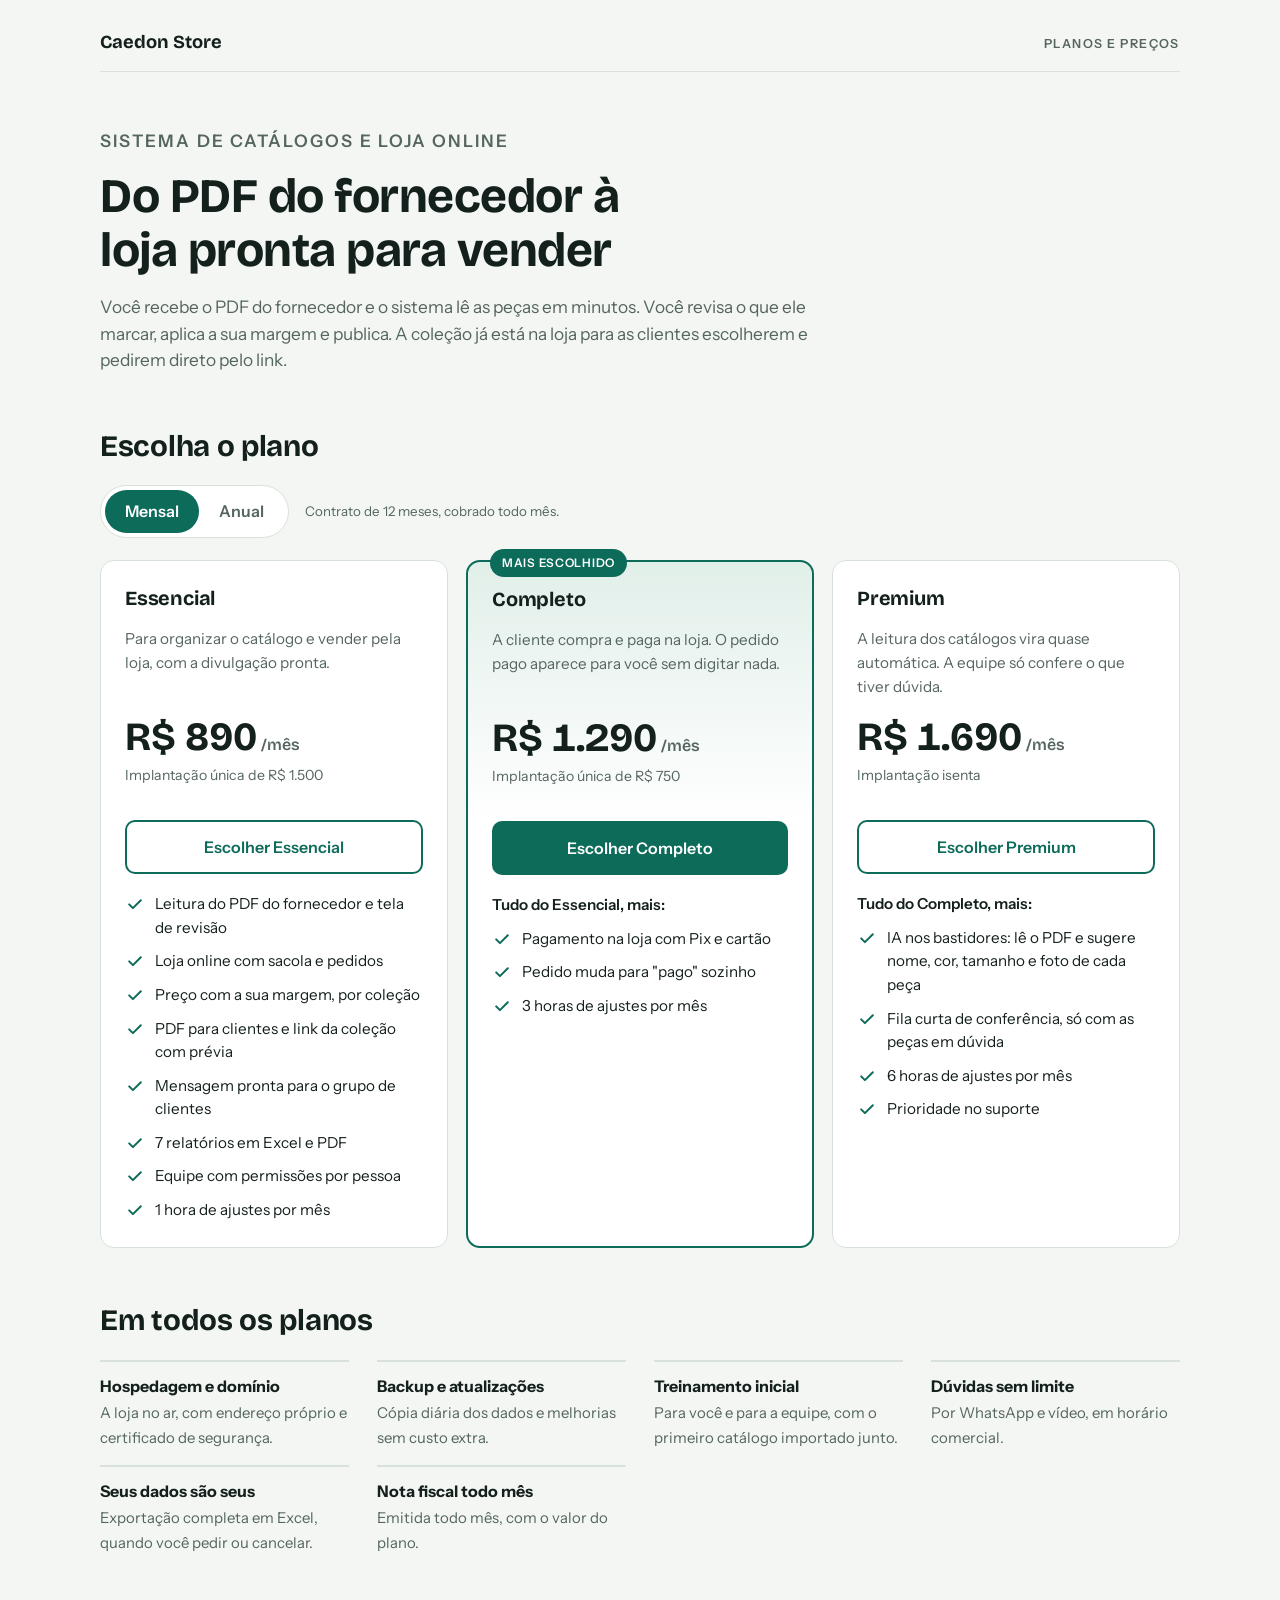
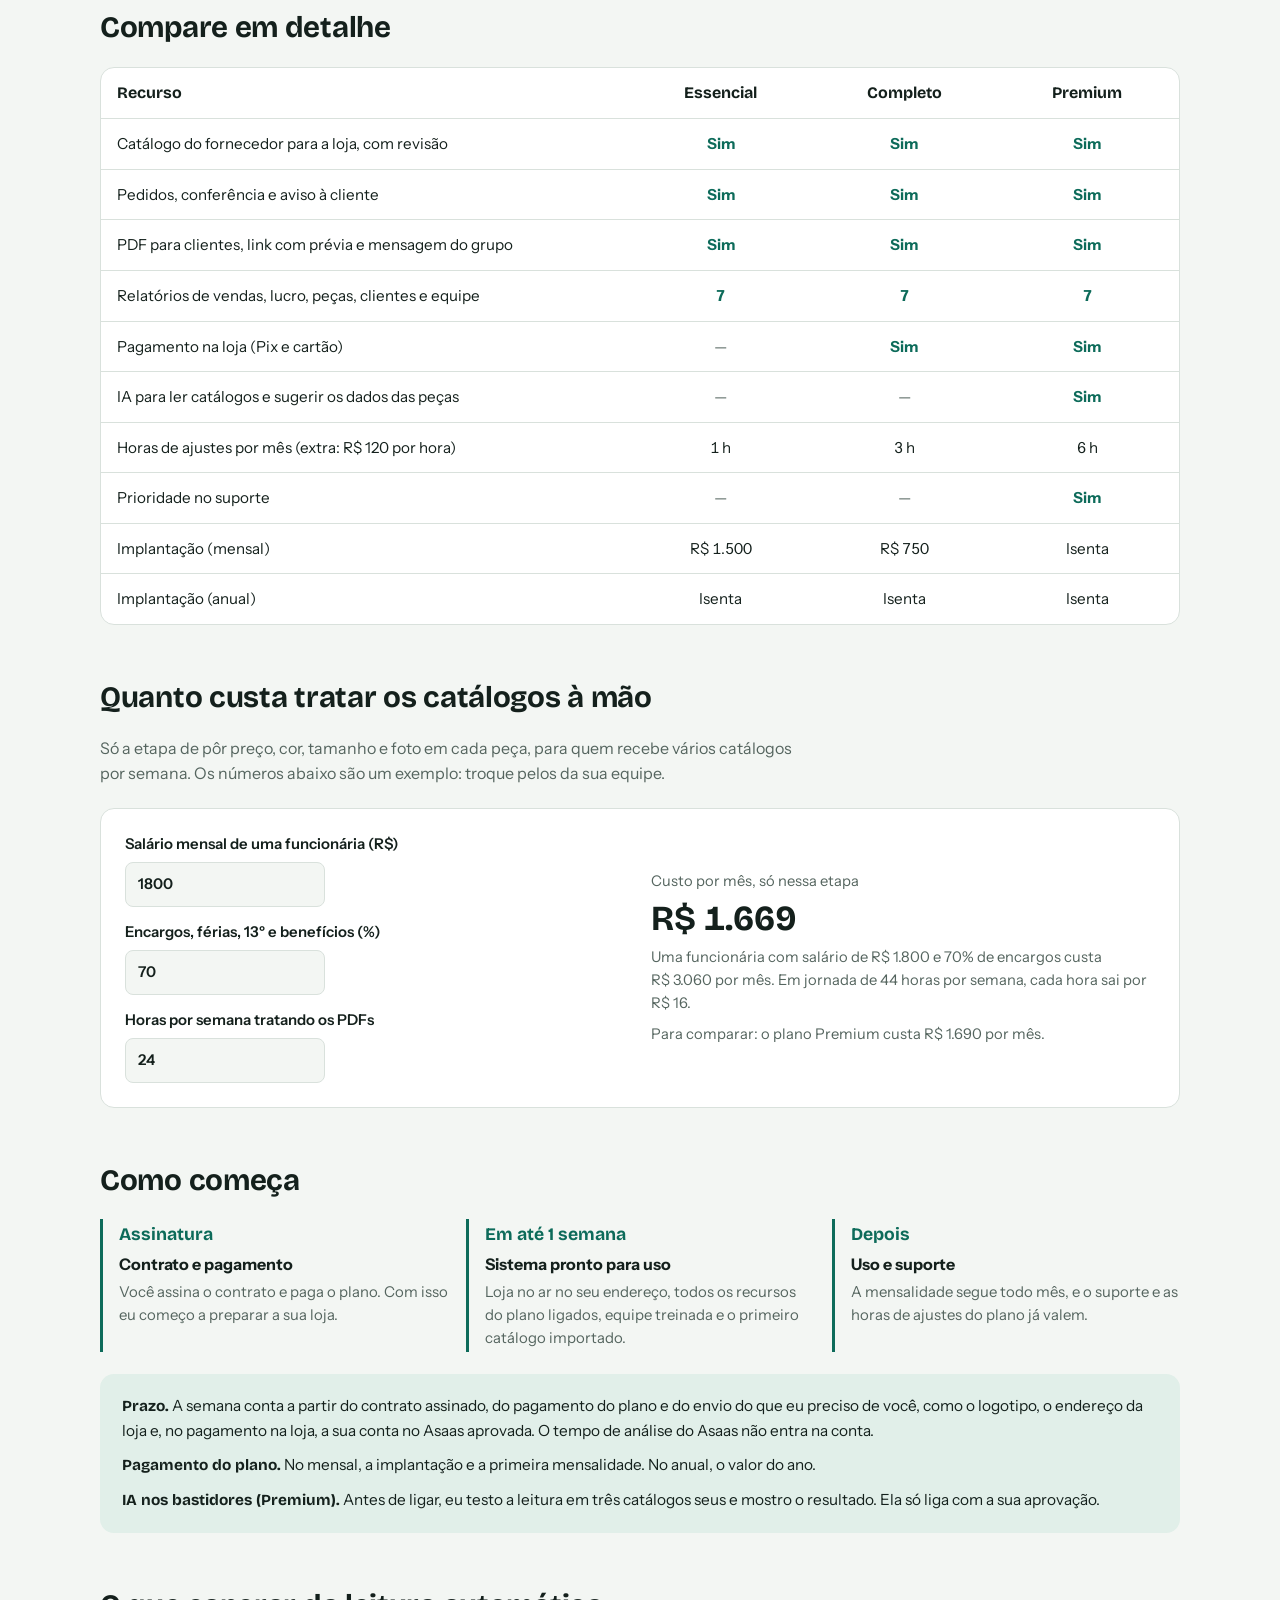
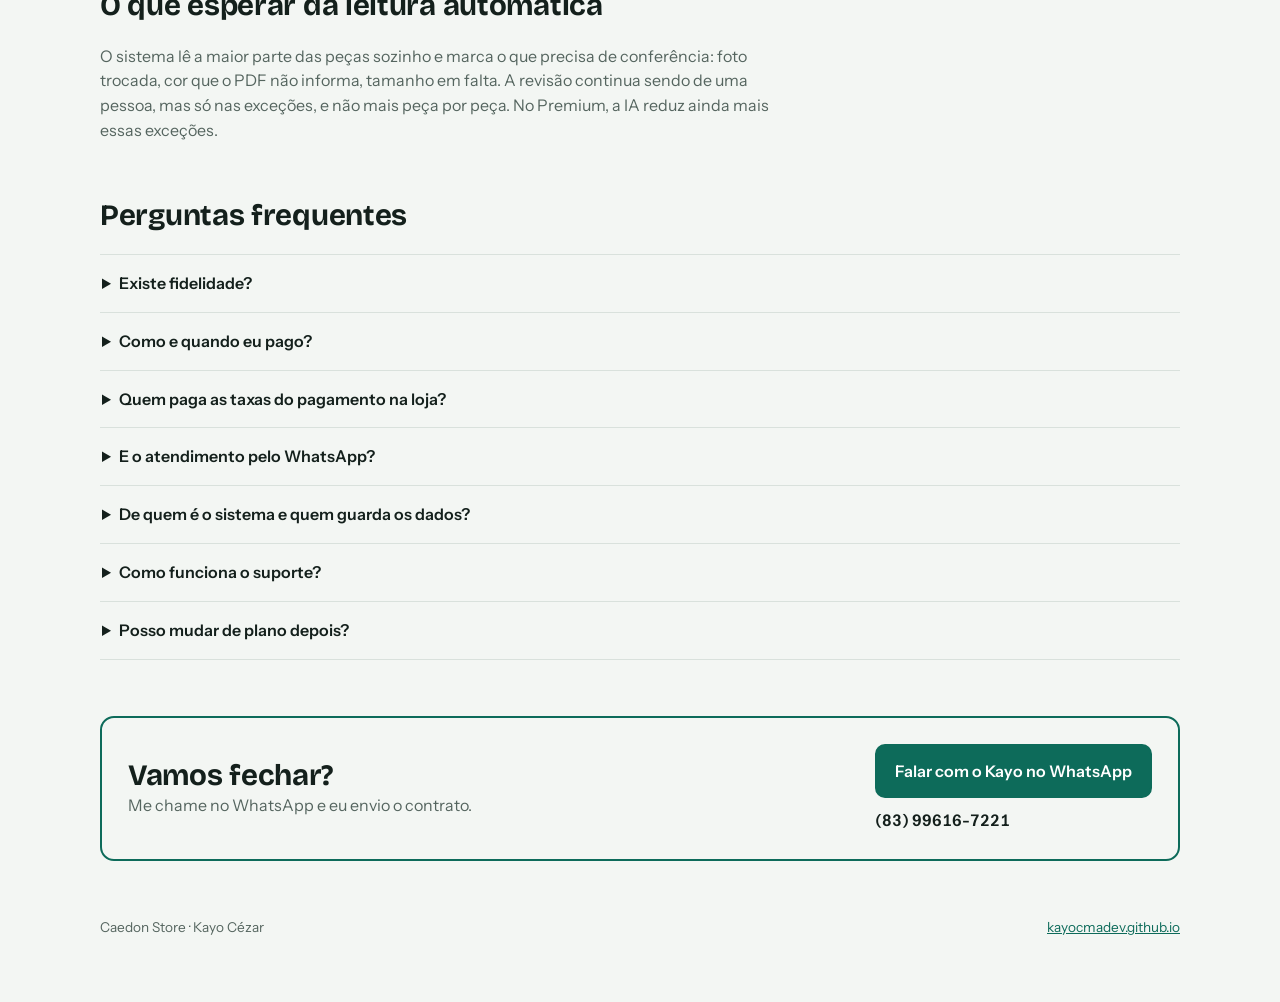
==== propostas/planos-caedon-store/index.html @ ccf1775d "feat: página de planos genérica em propostas/planos-caedon-store" ====
<!doctype html>
<html lang="pt-BR">
<head>
<meta charset="utf-8">
<meta name="viewport" content="width=device-width,initial-scale=1,viewport-fit=cover">
<meta name="robots" content="noindex, nofollow">
<meta name="description" content="Planos para transformar o PDF do fornecedor em loja online: Essencial, Completo e Premium.">
<meta property="og:type" content="website">
<meta property="og:locale" content="pt_BR">
<meta property="og:title" content="Planos da Caedon Store">
<meta property="og:description" content="Do PDF do fornecedor à loja pronta para vender. Essencial, Completo e Premium, com sistema pronto para uso em até 1 semana.">
<style>:root{color-scheme:light}body{margin:0}img{max-width:100%}[hidden]{display:none!important}</style>
<title>Planos da Caedon Store</title>
<link rel="preconnect" href="https://fonts.googleapis.com">
<link rel="preconnect" href="https://fonts.gstatic.com" crossorigin>
<link rel="stylesheet" href="https://fonts.googleapis.com/css2?family=Bricolage+Grotesque:opsz,wght@12..96,600;12..96,700&family=Instrument+Sans:wght@400;500;600&display=swap">
<style>
/* Layout: uma coluna de leitura, com a grade de três planos como peça central. Pinheiro e off-white frio. */
:root{
  --bg:#f3f6f3; --surface:#ffffff; --ink:#14201c; --mut:#55655f; --line:#d9e1dc;
  --accent:#0d6b5a; --accent-ink:#ffffff; --tint:#e1efe9;
  --warn:#8a5200; --warn-bg:#fff0d1;
  --f-display:"Bricolage Grotesque", ui-sans-serif, system-ui, "Segoe UI", sans-serif;
  --f-body:"Instrument Sans", ui-sans-serif, system-ui, "Segoe UI", sans-serif;
}
@media (prefers-color-scheme: dark){
  :root:not([data-theme="light"]){
    --bg:#0e1512; --surface:#151f1b; --ink:#e6eeea; --mut:#9db0a8; --line:#273630;
    --accent:#4cc3a8; --accent-ink:#06201a; --tint:#14302a; --warn:#f0c36a; --warn-bg:#33270f; color-scheme:dark;
  }
}
:root[data-theme="dark"]{
  --bg:#0e1512; --surface:#151f1b; --ink:#e6eeea; --mut:#9db0a8; --line:#273630;
  --accent:#4cc3a8; --accent-ink:#06201a; --tint:#14302a; --warn:#f0c36a; --warn-bg:#33270f; color-scheme:dark;
}
*{box-sizing:border-box}
body{background:var(--bg);color:var(--ink);font-family:var(--f-body);font-size:16px;line-height:1.55;padding-inline:max(16px,4vw);padding-block:28px 64px}
.wrap{max-width:1080px;margin-inline:auto;display:flex;flex-direction:column;gap:56px}
h1,h2,h3{font-family:var(--f-display);line-height:1.12;margin:0;text-wrap:balance;letter-spacing:-.01em}
h1{font-size:clamp(1.9rem,5vw,3rem);font-weight:700}
h2{font-size:clamp(1.4rem,3vw,1.85rem);font-weight:700}
h3{font-size:1.25rem;font-weight:700}
p{margin:0}
a{color:var(--accent)}
:focus-visible{outline:3px solid var(--accent);outline-offset:2px}
.eyebrow{font-size:.78rem;letter-spacing:.12em;text-transform:uppercase;color:var(--mut);font-weight:600}
.top{display:flex;flex-wrap:wrap;gap:8px 20px;justify-content:space-between;align-items:baseline;border-bottom:1px solid var(--line);padding-bottom:14px}
.top b{font-family:var(--f-display);font-size:1.15rem}
.hero{display:flex;flex-direction:column;gap:16px;max-width:720px}
.hero p{color:var(--mut);font-size:1.08rem;max-width:62ch}
.sec{display:flex;flex-direction:column;gap:22px;min-width:0}
.sec>p.lead{color:var(--mut);max-width:64ch}

/* alternância de ciclo */
.ciclo{display:flex;flex-wrap:wrap;align-items:center;gap:12px 16px}
.seg{display:inline-flex;border:1px solid var(--line);border-radius:999px;padding:4px;background:var(--surface)}
.seg button{font:inherit;font-weight:600;color:var(--mut);background:none;border:0;border-radius:999px;padding:9px 20px;cursor:pointer}
.seg button[aria-pressed="true"]{background:var(--accent);color:var(--accent-ink)}
.ciclo small{color:var(--mut)}

/* planos */
.planos{display:grid;grid-template-columns:repeat(auto-fit,minmax(min(100%,290px),1fr));gap:18px;align-items:stretch}
.plano{position:relative;background:var(--surface);border:1px solid var(--line);border-radius:14px;padding:26px 24px;display:flex;flex-direction:column;gap:18px;min-width:0}
.plano.destaque{border:2px solid var(--accent);background:linear-gradient(var(--tint),var(--surface) 38%)}
.selo{position:absolute;top:-13px;left:22px;background:var(--accent);color:var(--accent-ink);font-size:.74rem;font-weight:600;letter-spacing:.06em;text-transform:uppercase;padding:5px 12px;border-radius:999px}
.plano .desc{color:var(--mut);font-size:.95rem;min-height:4.7em}
.preco{display:flex;flex-direction:column;gap:2px}
.preco .valor{font-family:var(--f-display);font-weight:700;font-size:2.5rem;line-height:1;font-variant-numeric:tabular-nums}
.preco .valor span{font-size:1rem;font-weight:600;color:var(--mut)}
.preco .sub{font-size:.88rem;color:var(--mut);min-height:2.6em;margin-top:6px}
.btn{display:inline-flex;justify-content:center;align-items:center;font:inherit;font-weight:600;text-decoration:none;border-radius:10px;padding:13px 18px;border:2px solid var(--accent);color:var(--accent);background:transparent;cursor:pointer}
.destaque .btn,.btn.cheio{background:var(--accent);color:var(--accent-ink)}
.btn:hover{filter:brightness(1.07)}
.lista{list-style:none;margin:0;padding:0;display:flex;flex-direction:column;gap:10px;font-size:.95rem}
.lista li{display:grid;grid-template-columns:20px 1fr;gap:10px;align-items:start}
.lista svg{width:20px;height:20px;margin-top:2px;stroke:var(--accent);fill:none;stroke-width:2.4;stroke-linecap:round;stroke-linejoin:round}
.lista .herda{font-weight:600;grid-template-columns:1fr}


/* incluso */
.inclui{display:grid;grid-template-columns:repeat(auto-fit,minmax(min(100%,240px),1fr));gap:14px 28px}
.inclui div{border-top:2px solid var(--line);padding-top:12px}
.inclui b{display:block;margin-bottom:2px}
.inclui span{color:var(--mut);font-size:.93rem}

/* tabela */
.tab{overflow-x:auto;border:1px solid var(--line);border-radius:14px;background:var(--surface)}
table{border-collapse:collapse;width:100%;min-width:640px;font-size:.95rem}
th,td{padding:13px 16px;text-align:left;border-bottom:1px solid var(--line);vertical-align:top}
tr:last-child td{border-bottom:0}
thead th{font-family:var(--f-display);font-size:1rem}
th.c,td.c{text-align:center;width:17%}
td.c{font-variant-numeric:tabular-nums}
.sim{color:var(--accent);font-weight:700}
.nao{color:var(--mut)}

/* calculadora */
.calc{display:grid;grid-template-columns:repeat(auto-fit,minmax(min(100%,260px),1fr));gap:22px;background:var(--surface);border:1px solid var(--line);border-radius:14px;padding:24px}
.campos{display:flex;flex-direction:column;gap:14px}
.campos label{display:flex;flex-direction:column;gap:6px;font-weight:600;font-size:.93rem}
.campos input{font:inherit;color:var(--ink);background:var(--bg);border:1px solid var(--line);border-radius:8px;padding:10px 12px;width:100%;max-width:200px}
.res{display:flex;flex-direction:column;gap:8px;justify-content:center}
.res .grande{font-family:var(--f-display);font-weight:700;font-size:2.2rem;line-height:1.05;font-variant-numeric:tabular-nums}
.res .peq{color:var(--mut);font-size:.92rem}

/* cronograma */
.passos{list-style:none;margin:0;padding:0;display:grid;grid-template-columns:repeat(auto-fit,minmax(min(100%,230px),1fr));gap:18px}
.passos li{border-left:3px solid var(--accent);padding:2px 0 2px 16px;display:flex;flex-direction:column;gap:4px}
.passos .dt{font-family:var(--f-display);font-weight:700;font-size:1.1rem;color:var(--accent)}
.passos span{color:var(--mut);font-size:.93rem}
.regras{display:flex;flex-direction:column;gap:10px;background:var(--tint);border-radius:14px;padding:20px 22px;font-size:.96rem}
.regras b{font-family:var(--f-display)}

/* perguntas */
.faq{display:flex;flex-direction:column;border-top:1px solid var(--line)}
.faq details{border-bottom:1px solid var(--line);padding:16px 2px}
.faq summary{cursor:pointer;font-weight:600;list-style-position:inside}
.faq p{color:var(--mut);margin-top:10px;max-width:68ch}

.fim{display:flex;flex-wrap:wrap;gap:20px 40px;justify-content:space-between;align-items:center;border:2px solid var(--accent);border-radius:14px;padding:26px}
.fim p{color:var(--mut)}
.fim .tel{font-weight:600;color:var(--ink);font-variant-numeric:tabular-nums;user-select:all}
.rodape{color:var(--mut);font-size:.85rem;display:flex;flex-wrap:wrap;gap:6px 20px;justify-content:space-between}
@media (prefers-reduced-motion:no-preference){.btn{transition:filter .15s}}
</style>

</head>
<body>
<div class="wrap">
  <header class="top">
    <b>Caedon Store</b>
    <span class="eyebrow">Planos e preços</span>
  </header>

  <section class="hero">
    <p class="eyebrow">Sistema de catálogos e loja online</p>
    <h1>Do PDF do fornecedor à loja pronta para vender</h1>
    <p>Você recebe o PDF do fornecedor e o sistema lê as peças em minutos. Você revisa o que ele marcar, aplica a sua margem e publica. A coleção já está na loja para as clientes escolherem e pedirem direto pelo link.</p>
  </section>

  <section class="sec" aria-labelledby="t-planos">
    <h2 id="t-planos">Escolha o plano</h2>
    <div class="ciclo">
      <div class="seg" role="group" aria-label="Ciclo de pagamento">
        <button type="button" id="b-mensal" aria-pressed="true">Mensal</button>
        <button type="button" id="b-anual" aria-pressed="false">Anual</button>
      </div>
      <small id="ciclo-nota">Contrato de 12 meses, cobrado todo mês.</small>
    </div>

    <div class="planos">
      <article class="plano" data-plano="essencial">
        <div><h3>Essencial</h3></div>
        <p class="desc">Para organizar o catálogo e vender pela loja, com a divulgação pronta.</p>
        <div class="preco"><div class="valor" data-valor>R$ 890<span> /mês</span></div><div class="sub" data-sub>Implantação única de R$ 1.500</div></div>
        <a class="btn" data-cta target="_blank" rel="noopener" href="#fim">Escolher Essencial</a>
        <ul class="lista">
          <li><svg viewBox="0 0 24 24"><path d="M5 12.5l4.5 4.5L19 7.5"/></svg>Leitura do PDF do fornecedor e tela de revisão</li>
          <li><svg viewBox="0 0 24 24"><path d="M5 12.5l4.5 4.5L19 7.5"/></svg>Loja online com sacola e pedidos</li>
          <li><svg viewBox="0 0 24 24"><path d="M5 12.5l4.5 4.5L19 7.5"/></svg>Preço com a sua margem, por coleção</li>
          <li><svg viewBox="0 0 24 24"><path d="M5 12.5l4.5 4.5L19 7.5"/></svg>PDF para clientes e link da coleção com prévia</li>
          <li><svg viewBox="0 0 24 24"><path d="M5 12.5l4.5 4.5L19 7.5"/></svg>Mensagem pronta para o grupo de clientes</li>
          <li><svg viewBox="0 0 24 24"><path d="M5 12.5l4.5 4.5L19 7.5"/></svg>7 relatórios em Excel e PDF</li>
          <li><svg viewBox="0 0 24 24"><path d="M5 12.5l4.5 4.5L19 7.5"/></svg>Equipe com permissões por pessoa</li>
          <li><svg viewBox="0 0 24 24"><path d="M5 12.5l4.5 4.5L19 7.5"/></svg>1 hora de ajustes por mês</li>
        </ul>
      </article>

      <article class="plano destaque" data-plano="completo">
        <span class="selo">Mais escolhido</span>
        <div><h3>Completo</h3></div>
        <p class="desc">A cliente compra e paga na loja. O pedido pago aparece para você sem digitar nada.</p>
        <div class="preco"><div class="valor" data-valor>R$ 1.290<span> /mês</span></div><div class="sub" data-sub>Implantação única de R$ 750</div></div>
        <a class="btn" data-cta target="_blank" rel="noopener" href="#fim">Escolher Completo</a>
        <ul class="lista">
          <li class="herda">Tudo do Essencial, mais:</li>
          <li><svg viewBox="0 0 24 24"><path d="M5 12.5l4.5 4.5L19 7.5"/></svg>Pagamento na loja com Pix e cartão</li>
          <li><svg viewBox="0 0 24 24"><path d="M5 12.5l4.5 4.5L19 7.5"/></svg>Pedido muda para "pago" sozinho</li>
          <li><svg viewBox="0 0 24 24"><path d="M5 12.5l4.5 4.5L19 7.5"/></svg>3 horas de ajustes por mês</li>
        </ul>
      </article>

      <article class="plano" data-plano="premium">
        <div><h3>Premium</h3></div>
        <p class="desc">A leitura dos catálogos vira quase automática. A equipe só confere o que tiver dúvida.</p>
        <div class="preco"><div class="valor" data-valor>R$ 1.690<span> /mês</span></div><div class="sub" data-sub>Implantação isenta</div></div>
        <a class="btn" data-cta target="_blank" rel="noopener" href="#fim">Escolher Premium</a>
        <ul class="lista">
          <li class="herda">Tudo do Completo, mais:</li>
          <li><svg viewBox="0 0 24 24"><path d="M5 12.5l4.5 4.5L19 7.5"/></svg>IA nos bastidores: lê o PDF e sugere nome, cor, tamanho e foto de cada peça</li>
          <li><svg viewBox="0 0 24 24"><path d="M5 12.5l4.5 4.5L19 7.5"/></svg>Fila curta de conferência, só com as peças em dúvida</li>
          <li><svg viewBox="0 0 24 24"><path d="M5 12.5l4.5 4.5L19 7.5"/></svg>6 horas de ajustes por mês</li>
          <li><svg viewBox="0 0 24 24"><path d="M5 12.5l4.5 4.5L19 7.5"/></svg>Prioridade no suporte</li>
        </ul>
      </article>
    </div>
  </section>

  <section class="sec" aria-labelledby="t-inclui">
    <h2 id="t-inclui">Em todos os planos</h2>
    <div class="inclui">
      <div><b>Hospedagem e domínio</b><span>A loja no ar, com endereço próprio e certificado de segurança.</span></div>
      <div><b>Backup e atualizações</b><span>Cópia diária dos dados e melhorias sem custo extra.</span></div>
      <div><b>Treinamento inicial</b><span>Para você e para a equipe, com o primeiro catálogo importado junto.</span></div>
      <div><b>Dúvidas sem limite</b><span>Por WhatsApp e vídeo, em horário comercial.</span></div>
      <div><b>Seus dados são seus</b><span>Exportação completa em Excel, quando você pedir ou cancelar.</span></div>
      <div><b>Nota fiscal todo mês</b><span>Emitida todo mês, com o valor do plano.</span></div>
    </div>
  </section>

  <section class="sec" aria-labelledby="t-comp">
    <h2 id="t-comp">Compare em detalhe</h2>
    <div class="tab">
      <table>
        <thead><tr><th>Recurso</th><th class="c">Essencial</th><th class="c">Completo</th><th class="c">Premium</th></tr></thead>
        <tbody>
          <tr><td>Catálogo do fornecedor para a loja, com revisão</td><td class="c sim">Sim</td><td class="c sim">Sim</td><td class="c sim">Sim</td></tr>
          <tr><td>Pedidos, conferência e aviso à cliente</td><td class="c sim">Sim</td><td class="c sim">Sim</td><td class="c sim">Sim</td></tr>
          <tr><td>PDF para clientes, link com prévia e mensagem do grupo</td><td class="c sim">Sim</td><td class="c sim">Sim</td><td class="c sim">Sim</td></tr>
          <tr><td>Relatórios de vendas, lucro, peças, clientes e equipe</td><td class="c sim">7</td><td class="c sim">7</td><td class="c sim">7</td></tr>
          <tr><td>Pagamento na loja (Pix e cartão)</td><td class="c nao">—</td><td class="c sim">Sim</td><td class="c sim">Sim</td></tr>
          <tr><td>IA para ler catálogos e sugerir os dados das peças</td><td class="c nao">—</td><td class="c nao">—</td><td class="c sim">Sim</td></tr>
          <tr><td>Horas de ajustes por mês (extra: R$ 120 por hora)</td><td class="c">1 h</td><td class="c">3 h</td><td class="c">6 h</td></tr>
          <tr><td>Prioridade no suporte</td><td class="c nao">—</td><td class="c nao">—</td><td class="c sim">Sim</td></tr>
          <tr><td>Implantação (mensal)</td><td class="c">R$ 1.500</td><td class="c">R$ 750</td><td class="c">Isenta</td></tr>
          <tr><td>Implantação (anual)</td><td class="c">Isenta</td><td class="c">Isenta</td><td class="c">Isenta</td></tr>
        </tbody>
      </table>
    </div>
  </section>

  <section class="sec" aria-labelledby="t-calc">
    <h2 id="t-calc">Quanto custa tratar os catálogos à mão</h2>
    <p class="lead">Só a etapa de pôr preço, cor, tamanho e foto em cada peça, para quem recebe vários catálogos por semana. Os números abaixo são um exemplo: troque pelos da sua equipe.</p>
    <div class="calc">
      <div class="campos">
        <label for="c-sal">Salário mensal de uma funcionária (R$)
          <input id="c-sal" type="number" inputmode="decimal" min="0" max="20000" step="50" value="1800"></label>
        <label for="c-enc">Encargos, férias, 13º e benefícios (%)
          <input id="c-enc" type="number" inputmode="decimal" min="0" max="200" step="5" value="70"></label>
        <label for="c-horas">Horas por semana tratando os PDFs
          <input id="c-horas" type="number" inputmode="decimal" min="0" max="200" step="1" value="24"></label>
      </div>
      <div class="res" aria-live="polite">
        <span class="peq">Custo por mês, só nessa etapa</span>
        <div class="grande" id="c-total">R$ 1.669</div>
        <span class="peq" id="c-nota">Uma funcionária com salário de R$ 1.800 e 70% de encargos custa R$ 3.060 por mês. Em jornada de 44 horas por semana, cada hora sai por R$ 16.</span>
        <span class="peq" id="c-comp">Para comparar: o plano Premium custa R$ 1.690 por mês.</span>
      </div>
    </div>
  </section>

  <section class="sec" aria-labelledby="t-inicio">
    <h2 id="t-inicio">Como começa</h2>
    <ol class="passos">
      <li><span class="dt">Assinatura</span><b>Contrato e pagamento</b><span>Você assina o contrato e paga o plano. Com isso eu começo a preparar a sua loja.</span></li>
      <li><span class="dt">Em até 1 semana</span><b>Sistema pronto para uso</b><span>Loja no ar no seu endereço, todos os recursos do plano ligados, equipe treinada e o primeiro catálogo importado.</span></li>
      <li><span class="dt">Depois</span><b>Uso e suporte</b><span>A mensalidade segue todo mês, e o suporte e as horas de ajustes do plano já valem.</span></li>
    </ol>
    <div class="regras">
      <p><b>Prazo.</b> A semana conta a partir do contrato assinado, do pagamento do plano e do envio do que eu preciso de você, como o logotipo, o endereço da loja e, no pagamento na loja, a sua conta no Asaas aprovada. O tempo de análise do Asaas não entra na conta.</p>
      <p><b>Pagamento do plano.</b> No mensal, a implantação e a primeira mensalidade. No anual, o valor do ano.</p>
      <p><b>IA nos bastidores (Premium).</b> Antes de ligar, eu testo a leitura em três catálogos seus e mostro o resultado. Ela só liga com a sua aprovação.</p>
    </div>
  </section>

  <section class="sec" aria-labelledby="t-leitura">
    <h2 id="t-leitura">O que esperar da leitura automática</h2>
    <p class="lead">O sistema lê a maior parte das peças sozinho e marca o que precisa de conferência: foto trocada, cor que o PDF não informa, tamanho em falta. A revisão continua sendo de uma pessoa, mas só nas exceções, e não mais peça por peça. No Premium, a IA reduz ainda mais essas exceções.</p>
  </section>

  <section class="sec" aria-labelledby="t-faq">
    <h2 id="t-faq">Perguntas frequentes</h2>
    <div class="faq">
      <details><summary>Existe fidelidade?</summary><p>No plano mensal, o contrato é de 12 meses. No anual você paga 10 meses, usa 12 e a implantação é isenta.</p></details>
      <details><summary>Como e quando eu pago?</summary><p>A mensalidade é cobrada por boleto, com vencimento na data combinada em contrato, e a nota fiscal é emitida todo mês. No plano anual, o valor do ano é cobrado de uma vez, também conforme o contrato.</p></details>
      <details><summary>Quem paga as taxas do pagamento na loja?</summary><p>A loja, direto na conta dela no Asaas, e eu não fico com nenhuma parte. Como referência, o Asaas cobra R$ 2,15 por Pix e R$ 0,49 + 2,99% no cartão à vista. Os valores valem pelo contrato da sua conta.</p></details>
      <details><summary>E o atendimento pelo WhatsApp?</summary><p>O atendimento às suas clientes continua com a sua equipe, no seu WhatsApp. O sistema ajuda na divulgação: mensagem pronta com o link da coleção para colar no grupo de clientes e PDF com foto e preço de cada peça.</p></details>
      <details><summary>De quem é o sistema e quem guarda os dados?</summary><p>Os dados da loja e das clientes são seus, e saem em Excel quando você pedir ou cancelar. O sistema é licenciado para a sua loja e o código-fonte continua comigo. A loja tem política de privacidade editável, e você responde pelos dados das clientes (LGPD).</p></details>
      <details><summary>Como funciona o suporte?</summary><p>Dúvidas sem limite, por WhatsApp e vídeo, em horário comercial, com resposta em até 1 dia útil. Ajustes e recursos novos usam as horas do plano, que não acumulam de um mês para o outro. Correção de erros do sistema não desconta das horas. Horas extras custam R$ 120.</p></details>
      <details><summary>Posso mudar de plano depois?</summary><p>Pode subir de plano a qualquer momento, e a mudança vale a partir do ciclo seguinte. Para reduzir, depois da fidelidade, com aviso de 30 dias.</p></details>
    </div>
  </section>

  <section class="fim" id="fim" aria-labelledby="t-fim">
    <div>
      <h2 id="t-fim">Vamos fechar?</h2>
      <p>Me chame no WhatsApp e eu envio o contrato.</p>
    </div>
    <div style="display:flex;flex-direction:column;gap:10px;align-items:flex-start">
      <a class="btn cheio" id="cta-fim" target="_blank" rel="noopener" href="https://wa.me/5583996167221">Falar com o Kayo no WhatsApp</a>
      <span class="tel">(83) 99616-7221</span>
    </div>
  </section>

  <footer class="rodape">
    <span>Caedon Store · Kayo Cézar</span>
    <a href="https://kayocmadev.github.io" target="_blank" rel="noopener">kayocmadev.github.io</a>
  </footer>
</div>

<script>
(function () {
  var PLANOS = {
    essencial: { nome: 'Essencial', mensal: 890, impl: 1500 },
    completo:  { nome: 'Completo',  mensal: 1290, impl: 750 },
    premium:   { nome: 'Premium',   mensal: 1690, impl: 0 }
  };
  var ZAP = '5583996167221';
  var ciclo = 'mensal';

  function brl(v) {
    return v.toLocaleString('pt-BR', { style: 'currency', currency: 'BRL', minimumFractionDigits: Number.isInteger(v) ? 0 : 2, maximumFractionDigits: 2 });
  }

  function link(chave) {
    var p = PLANOS[chave];
    var txt = 'Olá, Kayo! Quero o plano ' + p.nome + ' (' + (ciclo === 'anual' ? 'anual' : 'mensal') + ').';
    return 'https://wa.me/' + ZAP + '?text=' + encodeURIComponent(txt);
  }

  function desenhar() {
    Object.keys(PLANOS).forEach(function (chave) {
      var p = PLANOS[chave];
      var card = document.querySelector('[data-plano="' + chave + '"]');
      var valor = card.querySelector('[data-valor]');
      var sub = card.querySelector('[data-sub]');
      if (ciclo === 'anual') {
        valor.innerHTML = brl(Math.round(p.mensal * 10 / 12 * 100) / 100) + '<span> /mês</span>';
        sub.textContent = 'Cobrado uma vez ao ano: ' + brl(p.mensal * 10) + '. Implantação isenta.';
      } else {
        valor.innerHTML = brl(p.mensal) + '<span> /mês</span>';
        sub.textContent = p.impl ? 'Implantação única de ' + brl(p.impl) : 'Implantação isenta';
      }
      card.querySelector('[data-cta]').setAttribute('href', link(chave));
    });
    document.getElementById('b-mensal').setAttribute('aria-pressed', ciclo === 'mensal');
    document.getElementById('b-anual').setAttribute('aria-pressed', ciclo === 'anual');
    document.getElementById('ciclo-nota').textContent = ciclo === 'anual'
      ? 'Você paga 10 meses e usa 12. Sem taxa de implantação.'
      : 'Contrato de 12 meses, cobrado todo mês.';
  }

  document.getElementById('b-mensal').addEventListener('click', function () { ciclo = 'mensal'; desenhar(); });
  document.getElementById('b-anual').addEventListener('click', function () { ciclo = 'anual'; desenhar(); });

  var sal = document.getElementById('c-sal'), enc = document.getElementById('c-enc'), horas = document.getElementById('c-horas');
  var total = document.getElementById('c-total'), nota = document.getElementById('c-nota'), comp = document.getElementById('c-comp');
  var JORNADA = 44;                                   // horas por semana de uma funcionária CLT
  function num(el) { return parseFloat(String(el.value).replace(',', '.')); }
  function calcular() {
    var sa = num(sal), en = num(enc), h = num(horas);
    comp.textContent = 'Para comparar: o plano Premium custa ' + brl(PLANOS.premium.mensal) + ' por mês.';
    if (!(sa >= 0) || !(en >= 0) || !(h >= 0)) { total.textContent = '—'; return; }
    var custo = sa * (1 + en / 100);                  // custo mensal da funcionária
    var hora = custo / (JORNADA * 52 / 12);           // custo de uma hora trabalhada
    total.textContent = brl(Math.round(custo * h / JORNADA));
    nota.textContent = 'Uma funcionária com salário de ' + brl(sa) + ' e ' + en + '% de encargos custa ' + brl(Math.round(custo)) + ' por mês. Em jornada de ' + JORNADA + ' horas por semana, cada hora sai por ' + brl(Math.round(hora)) + '.';
  }
  [sal, enc, horas].forEach(function (el) { el.addEventListener('input', calcular); });

  desenhar();
  calcular();
})();
</script>
</body>
</html>
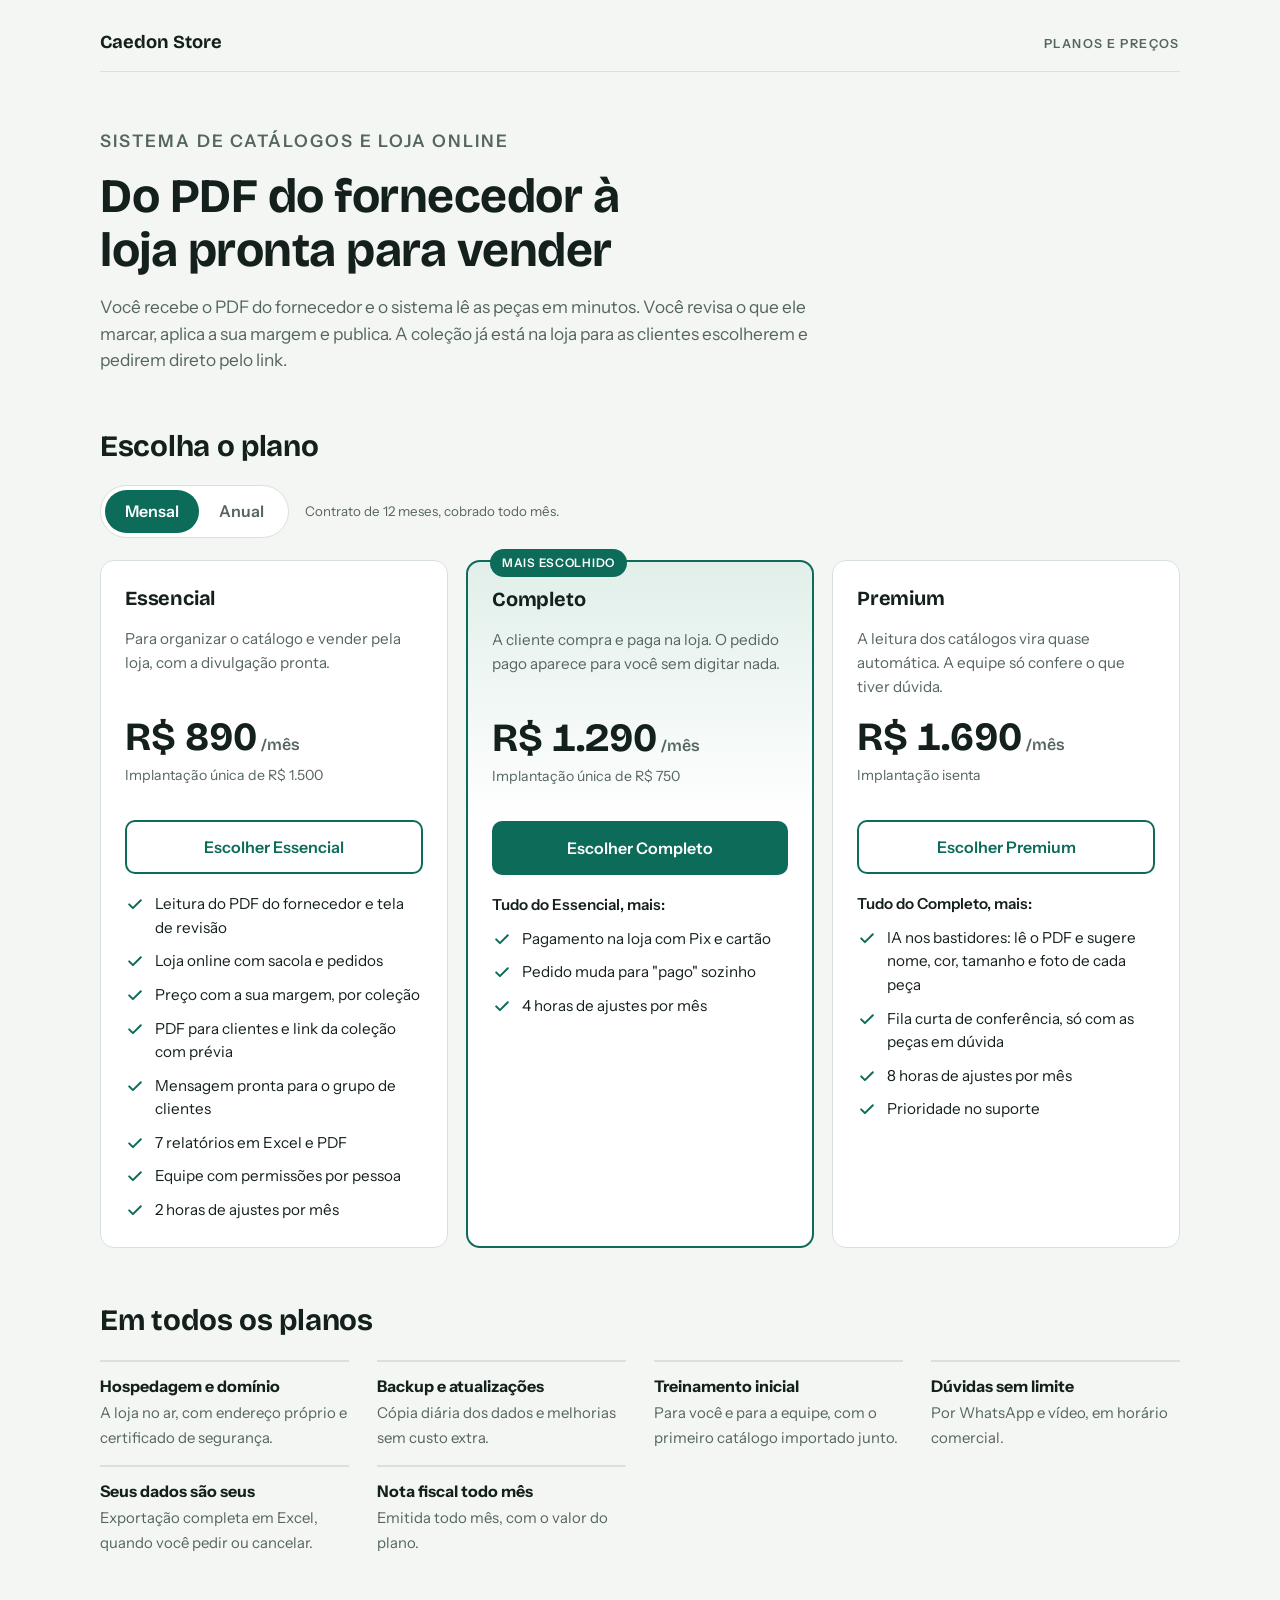
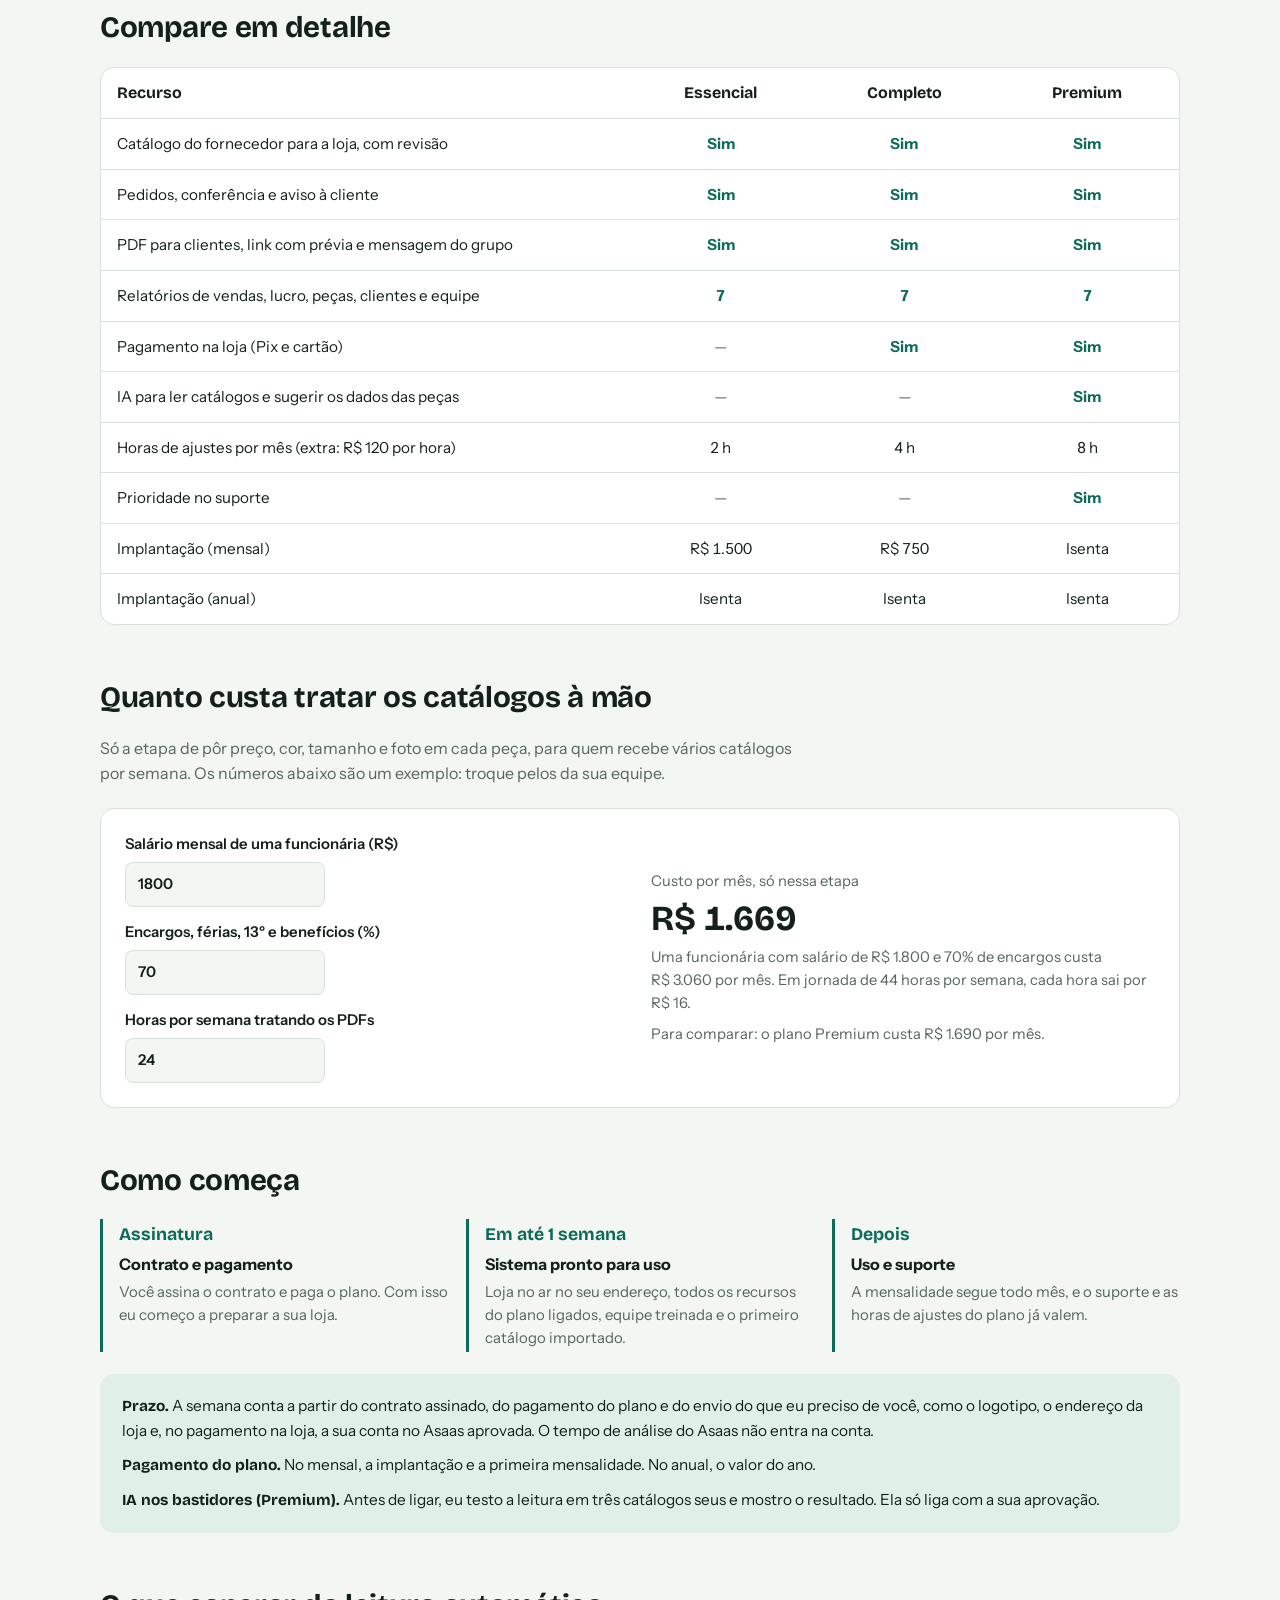
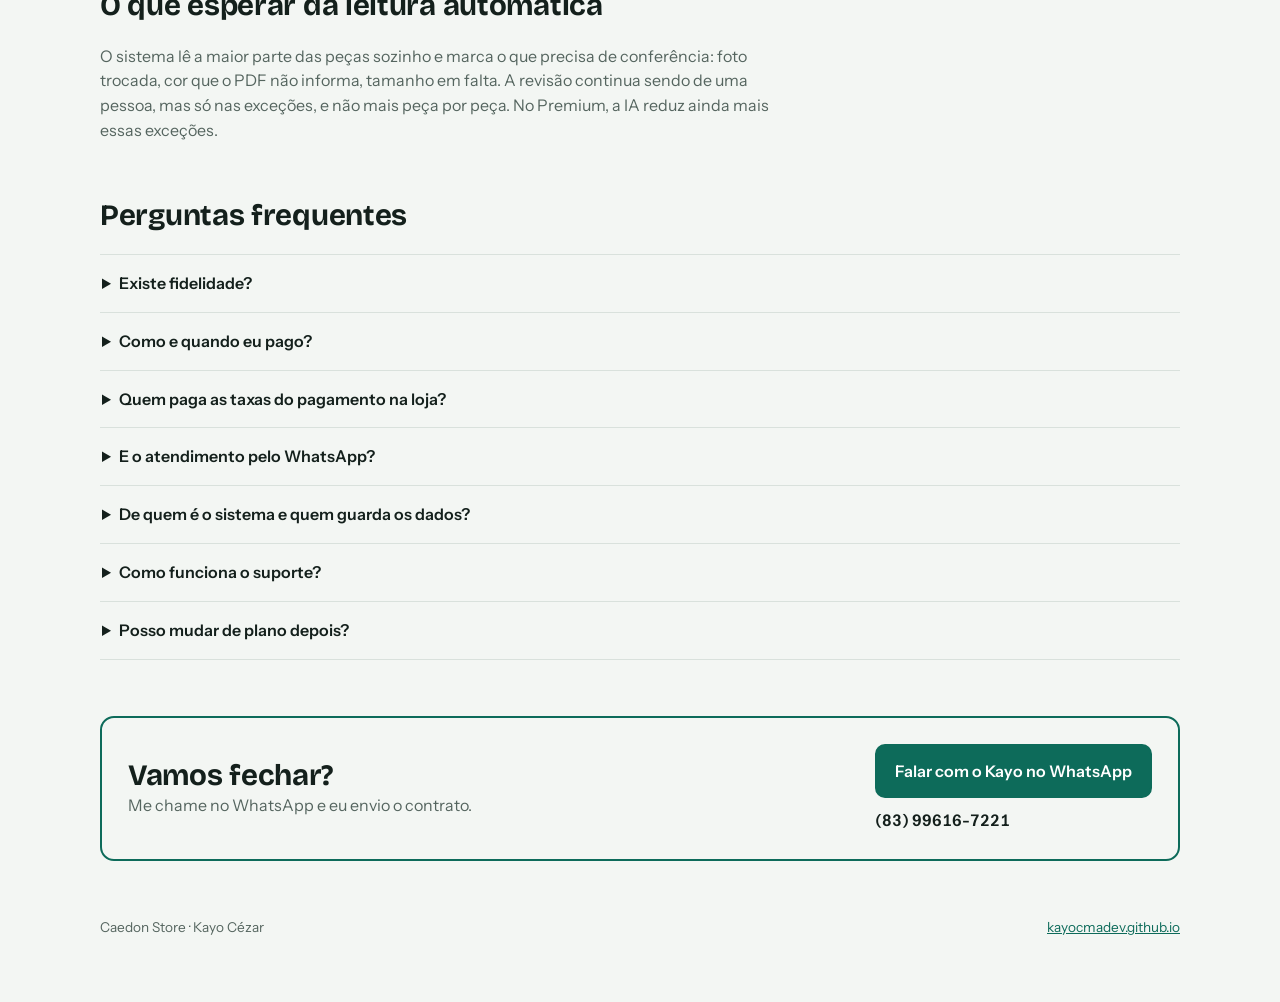
==== commit 0dd427e5: "feat: planos com 2, 4 e 8 horas de ajustes" ====
--- a/propostas/planos-caedon-store/index.html
+++ b/propostas/planos-caedon-store/index.html
@@ -162,7 +162,7 @@
           <li><svg viewBox="0 0 24 24"><path d="M5 12.5l4.5 4.5L19 7.5"/></svg>Mensagem pronta para o grupo de clientes</li>
           <li><svg viewBox="0 0 24 24"><path d="M5 12.5l4.5 4.5L19 7.5"/></svg>7 relatórios em Excel e PDF</li>
           <li><svg viewBox="0 0 24 24"><path d="M5 12.5l4.5 4.5L19 7.5"/></svg>Equipe com permissões por pessoa</li>
-          <li><svg viewBox="0 0 24 24"><path d="M5 12.5l4.5 4.5L19 7.5"/></svg>1 hora de ajustes por mês</li>
+          <li><svg viewBox="0 0 24 24"><path d="M5 12.5l4.5 4.5L19 7.5"/></svg>2 horas de ajustes por mês</li>
         </ul>
       </article>
 
@@ -176,7 +176,7 @@
           <li class="herda">Tudo do Essencial, mais:</li>
           <li><svg viewBox="0 0 24 24"><path d="M5 12.5l4.5 4.5L19 7.5"/></svg>Pagamento na loja com Pix e cartão</li>
           <li><svg viewBox="0 0 24 24"><path d="M5 12.5l4.5 4.5L19 7.5"/></svg>Pedido muda para "pago" sozinho</li>
-          <li><svg viewBox="0 0 24 24"><path d="M5 12.5l4.5 4.5L19 7.5"/></svg>3 horas de ajustes por mês</li>
+          <li><svg viewBox="0 0 24 24"><path d="M5 12.5l4.5 4.5L19 7.5"/></svg>4 horas de ajustes por mês</li>
         </ul>
       </article>
 
@@ -189,7 +189,7 @@
           <li class="herda">Tudo do Completo, mais:</li>
           <li><svg viewBox="0 0 24 24"><path d="M5 12.5l4.5 4.5L19 7.5"/></svg>IA nos bastidores: lê o PDF e sugere nome, cor, tamanho e foto de cada peça</li>
           <li><svg viewBox="0 0 24 24"><path d="M5 12.5l4.5 4.5L19 7.5"/></svg>Fila curta de conferência, só com as peças em dúvida</li>
-          <li><svg viewBox="0 0 24 24"><path d="M5 12.5l4.5 4.5L19 7.5"/></svg>6 horas de ajustes por mês</li>
+          <li><svg viewBox="0 0 24 24"><path d="M5 12.5l4.5 4.5L19 7.5"/></svg>8 horas de ajustes por mês</li>
           <li><svg viewBox="0 0 24 24"><path d="M5 12.5l4.5 4.5L19 7.5"/></svg>Prioridade no suporte</li>
         </ul>
       </article>
@@ -220,7 +220,7 @@
           <tr><td>Relatórios de vendas, lucro, peças, clientes e equipe</td><td class="c sim">7</td><td class="c sim">7</td><td class="c sim">7</td></tr>
           <tr><td>Pagamento na loja (Pix e cartão)</td><td class="c nao">—</td><td class="c sim">Sim</td><td class="c sim">Sim</td></tr>
           <tr><td>IA para ler catálogos e sugerir os dados das peças</td><td class="c nao">—</td><td class="c nao">—</td><td class="c sim">Sim</td></tr>
-          <tr><td>Horas de ajustes por mês (extra: R$ 120 por hora)</td><td class="c">1 h</td><td class="c">3 h</td><td class="c">6 h</td></tr>
+          <tr><td>Horas de ajustes por mês (extra: R$ 120 por hora)</td><td class="c">2 h</td><td class="c">4 h</td><td class="c">8 h</td></tr>
           <tr><td>Prioridade no suporte</td><td class="c nao">—</td><td class="c nao">—</td><td class="c sim">Sim</td></tr>
           <tr><td>Implantação (mensal)</td><td class="c">R$ 1.500</td><td class="c">R$ 750</td><td class="c">Isenta</td></tr>
           <tr><td>Implantação (anual)</td><td class="c">Isenta</td><td class="c">Isenta</td><td class="c">Isenta</td></tr>
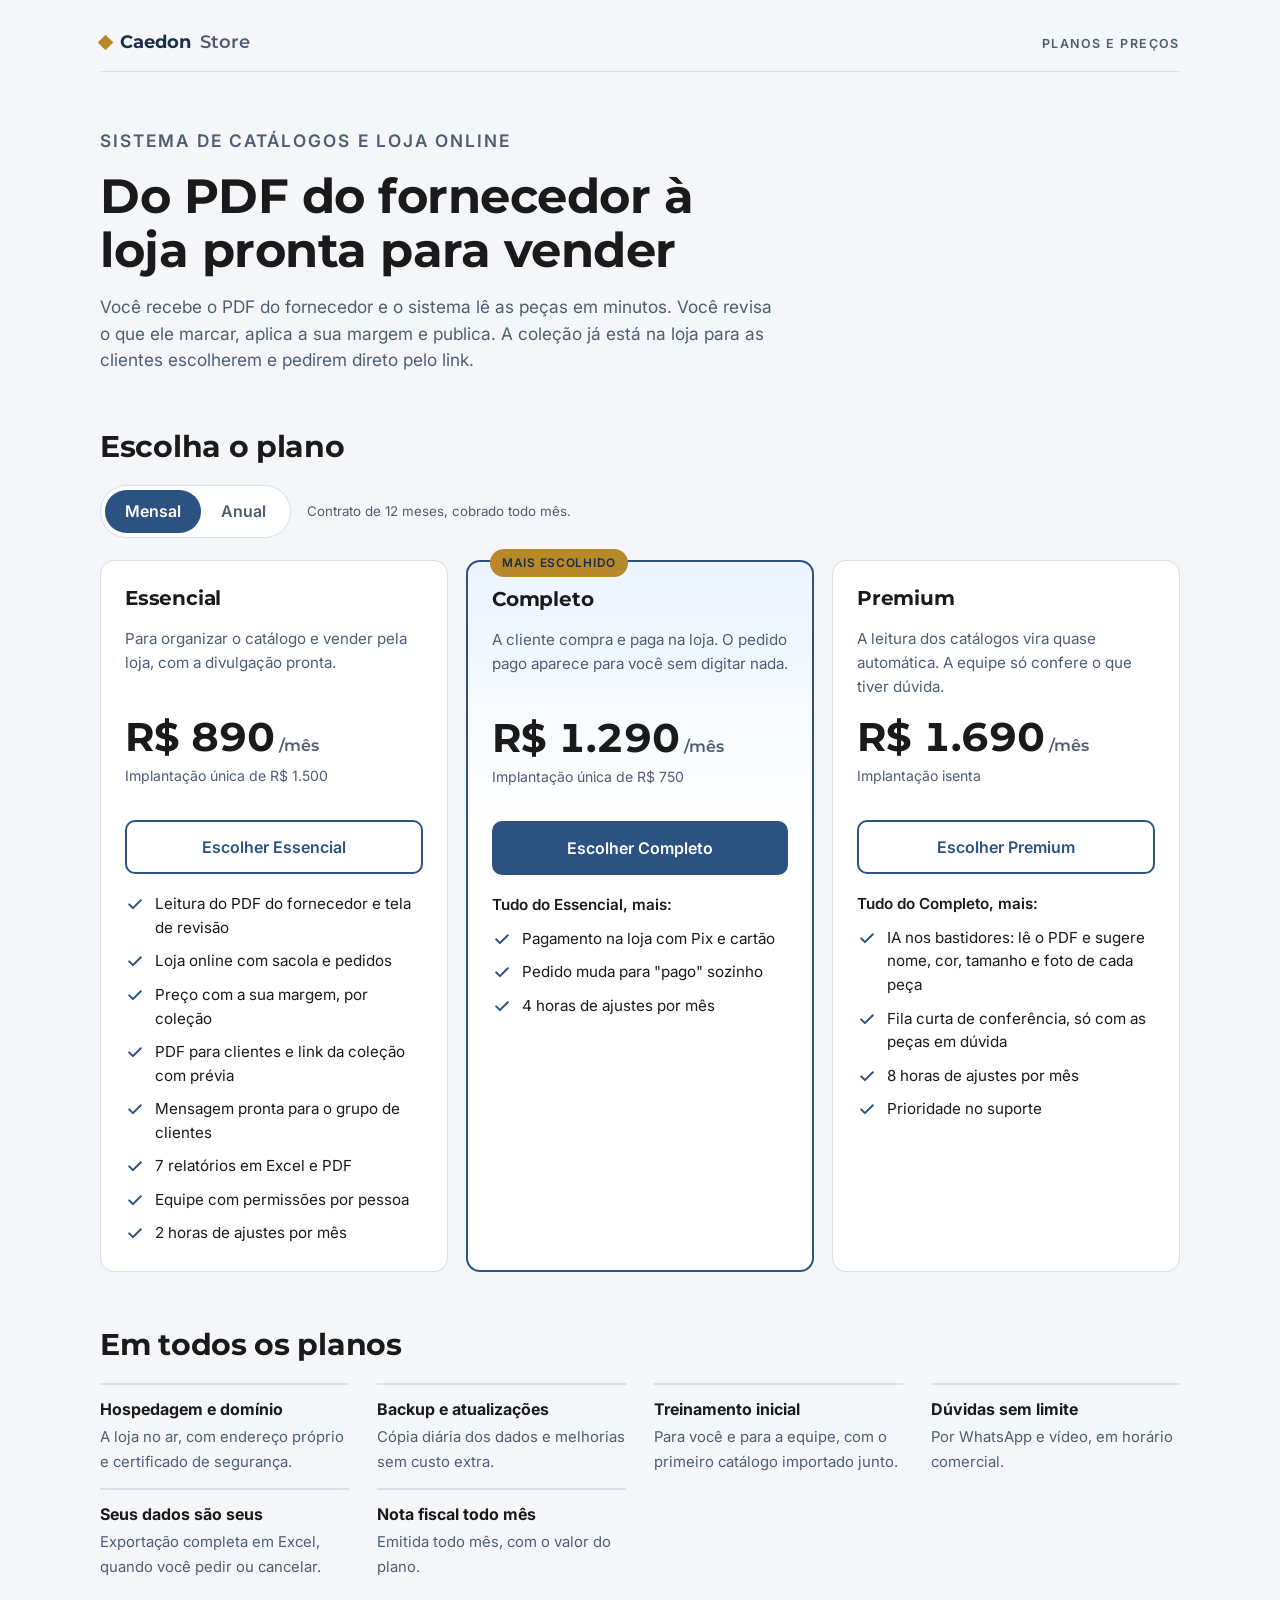
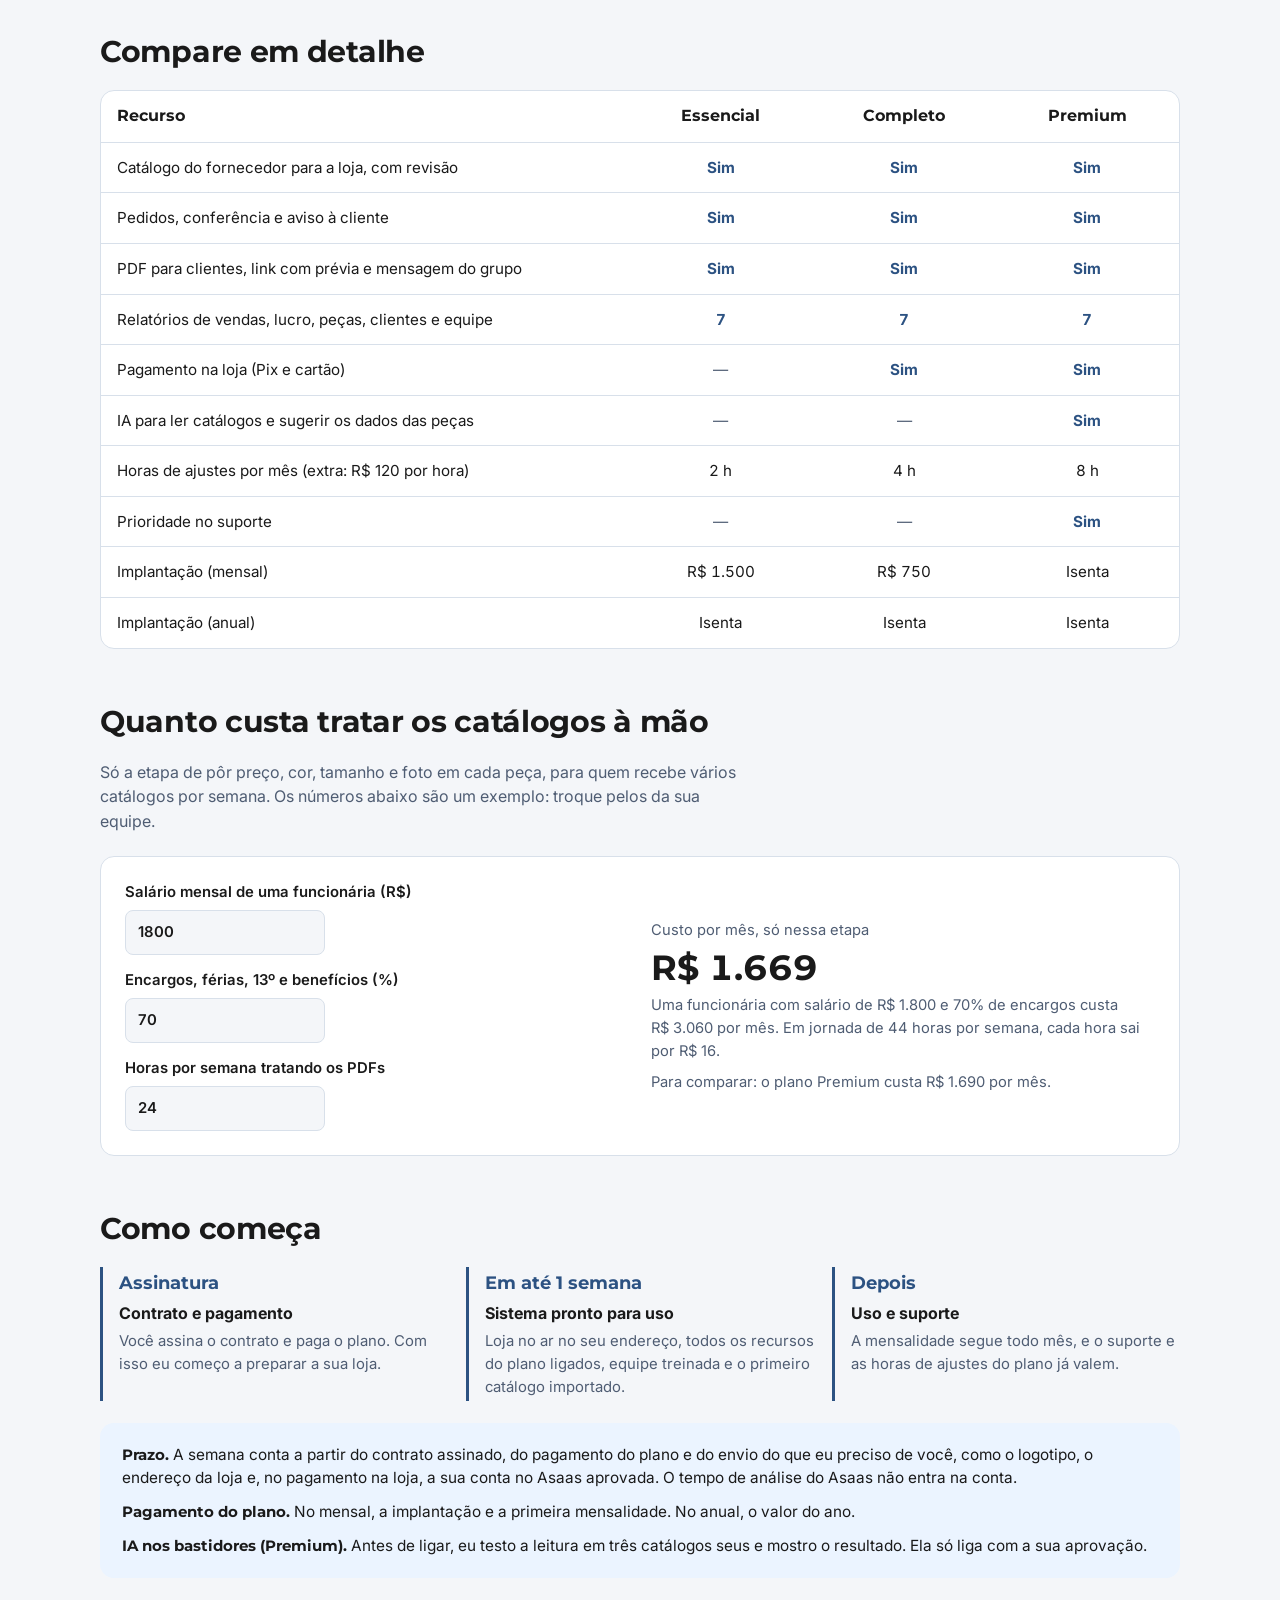
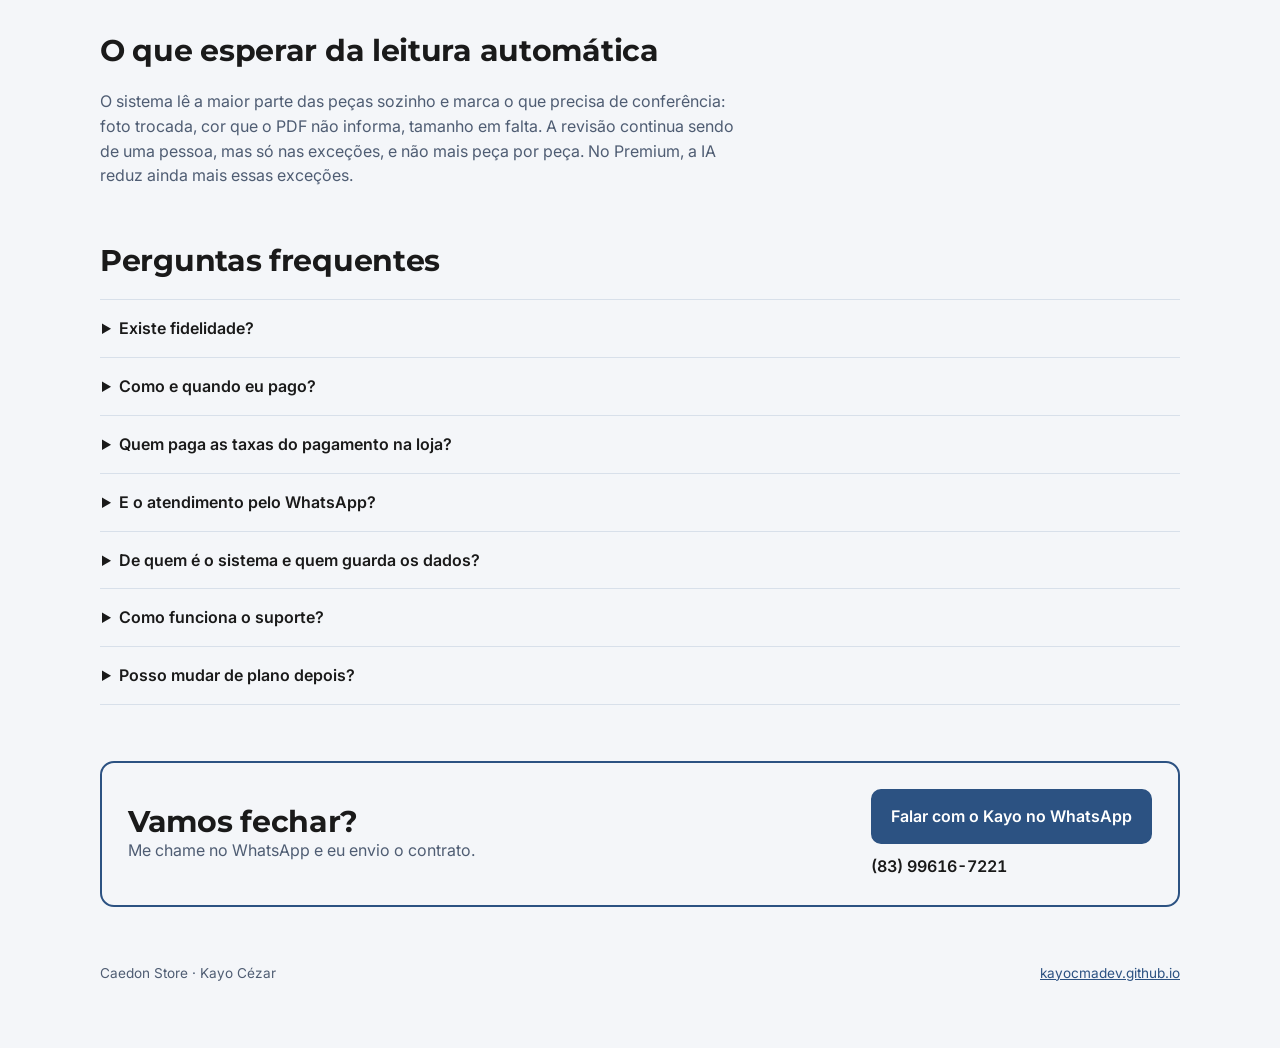
==== commit e8ab2737: "feat: planos na identidade da Caedon" ====
--- a/propostas/planos-caedon-store/index.html
+++ b/propostas/planos-caedon-store/index.html
@@ -9,29 +9,29 @@
 <meta property="og:locale" content="pt_BR">
 <meta property="og:title" content="Planos da Caedon Store">
 <meta property="og:description" content="Do PDF do fornecedor à loja pronta para vender. Essencial, Completo e Premium, com sistema pronto para uso em até 1 semana.">
+<link rel="icon" href="data:image/svg+xml,%3Csvg xmlns='http://www.w3.org/2000/svg' viewBox='0 0 64 64'%3E%3Crect width='64' height='64' rx='14' fill='%231a2e4a'/%3E%3Cpath d='M32 14l18 18-18 18-18-18z' fill='%23b7892a'/%3E%3C/svg%3E">
 <style>:root{color-scheme:light}body{margin:0}img{max-width:100%}[hidden]{display:none!important}</style>
 <title>Planos da Caedon Store</title>
 <link rel="preconnect" href="https://fonts.googleapis.com">
 <link rel="preconnect" href="https://fonts.gstatic.com" crossorigin>
-<link rel="stylesheet" href="https://fonts.googleapis.com/css2?family=Bricolage+Grotesque:opsz,wght@12..96,600;12..96,700&family=Instrument+Sans:wght@400;500;600&display=swap">
+<link rel="stylesheet" href="https://fonts.googleapis.com/css2?family=Inter:wght@400;500;600&family=Montserrat:wght@600;700&display=swap">
 <style>
-/* Layout: uma coluna de leitura, com a grade de três planos como peça central. Pinheiro e off-white frio. */
+/* Identidade Caedon: azul institucional, azul médio e dourado só como acento (botão e selo com texto azul escuro). Montserrat nos títulos e Inter no texto. */
 :root{
-  --bg:#f3f6f3; --surface:#ffffff; --ink:#14201c; --mut:#55655f; --line:#d9e1dc;
-  --accent:#0d6b5a; --accent-ink:#ffffff; --tint:#e1efe9;
-  --warn:#8a5200; --warn-bg:#fff0d1;
-  --f-display:"Bricolage Grotesque", ui-sans-serif, system-ui, "Segoe UI", sans-serif;
-  --f-body:"Instrument Sans", ui-sans-serif, system-ui, "Segoe UI", sans-serif;
+  --bg:#f4f6f9; --surface:#ffffff; --ink:#1a1a1a; --mut:#4f5d73; --line:#d8e0ea;
+  --accent:#2c5282; --accent-ink:#ffffff; --tint:#ebf4ff; --gold:#b7892a; --gold-ink:#1a2e4a; --navy:#1a2e4a;
+  --f-display:"Montserrat", ui-sans-serif, system-ui, "Segoe UI", sans-serif;
+  --f-body:"Inter", ui-sans-serif, system-ui, "Segoe UI", sans-serif;
 }
 @media (prefers-color-scheme: dark){
   :root:not([data-theme="light"]){
-    --bg:#0e1512; --surface:#151f1b; --ink:#e6eeea; --mut:#9db0a8; --line:#273630;
-    --accent:#4cc3a8; --accent-ink:#06201a; --tint:#14302a; --warn:#f0c36a; --warn-bg:#33270f; color-scheme:dark;
+    --bg:#0d1626; --surface:#142038; --ink:#e8eef7; --mut:#9fb0c8; --line:#263653;
+    --accent:#8db7f0; --accent-ink:#0d1a30; --tint:#15284a; --gold:#d9ad4f; --gold-ink:#1a2e4a; --navy:#e8eef7; color-scheme:dark;
   }
 }
 :root[data-theme="dark"]{
-  --bg:#0e1512; --surface:#151f1b; --ink:#e6eeea; --mut:#9db0a8; --line:#273630;
-  --accent:#4cc3a8; --accent-ink:#06201a; --tint:#14302a; --warn:#f0c36a; --warn-bg:#33270f; color-scheme:dark;
+  --bg:#0d1626; --surface:#142038; --ink:#e8eef7; --mut:#9fb0c8; --line:#263653;
+  --accent:#8db7f0; --accent-ink:#0d1a30; --tint:#15284a; --gold:#d9ad4f; --gold-ink:#1a2e4a; --navy:#e8eef7; color-scheme:dark;
 }
 *{box-sizing:border-box}
 body{background:var(--bg);color:var(--ink);font-family:var(--f-body);font-size:16px;line-height:1.55;padding-inline:max(16px,4vw);padding-block:28px 64px}
@@ -45,7 +45,7 @@
 :focus-visible{outline:3px solid var(--accent);outline-offset:2px}
 .eyebrow{font-size:.78rem;letter-spacing:.12em;text-transform:uppercase;color:var(--mut);font-weight:600}
 .top{display:flex;flex-wrap:wrap;gap:8px 20px;justify-content:space-between;align-items:baseline;border-bottom:1px solid var(--line);padding-bottom:14px}
-.top b{font-family:var(--f-display);font-size:1.15rem}
+.marca{font-family:var(--f-display);font-weight:700;font-size:1.15rem;color:var(--navy);text-decoration:none;display:inline-flex;align-items:center;gap:9px}.marca:before{content:"";width:11px;height:11px;background:var(--gold);transform:rotate(45deg);display:inline-block}.marca span{font-weight:600;color:var(--mut)}
 .hero{display:flex;flex-direction:column;gap:16px;max-width:720px}
 .hero p{color:var(--mut);font-size:1.08rem;max-width:62ch}
 .sec{display:flex;flex-direction:column;gap:22px;min-width:0}
@@ -62,7 +62,7 @@
 .planos{display:grid;grid-template-columns:repeat(auto-fit,minmax(min(100%,290px),1fr));gap:18px;align-items:stretch}
 .plano{position:relative;background:var(--surface);border:1px solid var(--line);border-radius:14px;padding:26px 24px;display:flex;flex-direction:column;gap:18px;min-width:0}
 .plano.destaque{border:2px solid var(--accent);background:linear-gradient(var(--tint),var(--surface) 38%)}
-.selo{position:absolute;top:-13px;left:22px;background:var(--accent);color:var(--accent-ink);font-size:.74rem;font-weight:600;letter-spacing:.06em;text-transform:uppercase;padding:5px 12px;border-radius:999px}
+.selo{position:absolute;top:-13px;left:22px;background:var(--gold);color:var(--gold-ink);font-size:.74rem;font-weight:600;letter-spacing:.06em;text-transform:uppercase;padding:5px 12px;border-radius:999px}
 .plano .desc{color:var(--mut);font-size:.95rem;min-height:4.7em}
 .preco{display:flex;flex-direction:column;gap:2px}
 .preco .valor{font-family:var(--f-display);font-weight:700;font-size:2.5rem;line-height:1;font-variant-numeric:tabular-nums}
@@ -128,7 +128,7 @@
 <body>
 <div class="wrap">
   <header class="top">
-    <b>Caedon Store</b>
+    <a class="marca" href="https://caedon.com.br/">Caedon <span>Store</span></a>
     <span class="eyebrow">Planos e preços</span>
   </header>
 
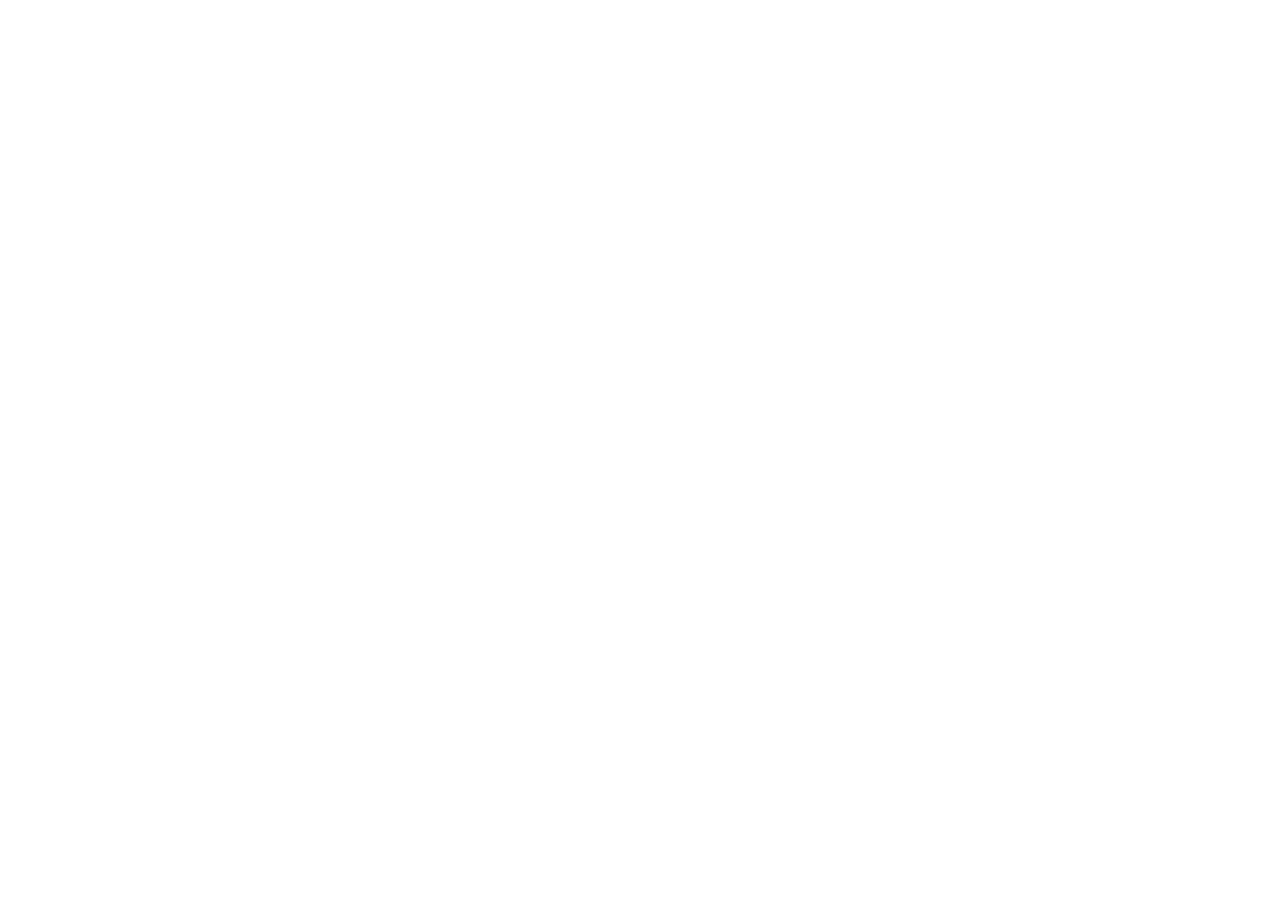
==== commit 216839a5: "chore: link antigo de planos redireciona para caedon.com.br/planos" ====
--- a/propostas/planos-caedon-store/index.html
+++ b/propostas/planos-caedon-store/index.html
@@ -2,366 +2,14 @@
 <html lang="pt-BR">
 <head>
 <meta charset="utf-8">
-<meta name="viewport" content="width=device-width,initial-scale=1,viewport-fit=cover">
+<meta name="viewport" content="width=device-width,initial-scale=1">
 <meta name="robots" content="noindex, nofollow">
-<meta name="description" content="Planos para transformar o PDF do fornecedor em loja online: Essencial, Completo e Premium.">
-<meta property="og:type" content="website">
-<meta property="og:locale" content="pt_BR">
-<meta property="og:title" content="Planos da Caedon Store">
-<meta property="og:description" content="Do PDF do fornecedor à loja pronta para vender. Essencial, Completo e Premium, com sistema pronto para uso em até 1 semana.">
-<link rel="icon" href="data:image/svg+xml,%3Csvg xmlns='http://www.w3.org/2000/svg' viewBox='0 0 64 64'%3E%3Crect width='64' height='64' rx='14' fill='%231a2e4a'/%3E%3Cpath d='M32 14l18 18-18 18-18-18z' fill='%23b7892a'/%3E%3C/svg%3E">
-<style>:root{color-scheme:light}body{margin:0}img{max-width:100%}[hidden]{display:none!important}</style>
 <title>Planos da Caedon Store</title>
-<link rel="preconnect" href="https://fonts.googleapis.com">
-<link rel="preconnect" href="https://fonts.gstatic.com" crossorigin>
-<link rel="stylesheet" href="https://fonts.googleapis.com/css2?family=Inter:wght@400;500;600&family=Montserrat:wght@600;700&display=swap">
-<style>
-/* Identidade Caedon: azul institucional, azul médio e dourado só como acento (botão e selo com texto azul escuro). Montserrat nos títulos e Inter no texto. */
-:root{
-  --bg:#f4f6f9; --surface:#ffffff; --ink:#1a1a1a; --mut:#4f5d73; --line:#d8e0ea;
-  --accent:#2c5282; --accent-ink:#ffffff; --tint:#ebf4ff; --gold:#b7892a; --gold-ink:#1a2e4a; --navy:#1a2e4a;
-  --f-display:"Montserrat", ui-sans-serif, system-ui, "Segoe UI", sans-serif;
-  --f-body:"Inter", ui-sans-serif, system-ui, "Segoe UI", sans-serif;
-}
-@media (prefers-color-scheme: dark){
-  :root:not([data-theme="light"]){
-    --bg:#0d1626; --surface:#142038; --ink:#e8eef7; --mut:#9fb0c8; --line:#263653;
-    --accent:#8db7f0; --accent-ink:#0d1a30; --tint:#15284a; --gold:#d9ad4f; --gold-ink:#1a2e4a; --navy:#e8eef7; color-scheme:dark;
-  }
-}
-:root[data-theme="dark"]{
-  --bg:#0d1626; --surface:#142038; --ink:#e8eef7; --mut:#9fb0c8; --line:#263653;
-  --accent:#8db7f0; --accent-ink:#0d1a30; --tint:#15284a; --gold:#d9ad4f; --gold-ink:#1a2e4a; --navy:#e8eef7; color-scheme:dark;
-}
-*{box-sizing:border-box}
-body{background:var(--bg);color:var(--ink);font-family:var(--f-body);font-size:16px;line-height:1.55;padding-inline:max(16px,4vw);padding-block:28px 64px}
-.wrap{max-width:1080px;margin-inline:auto;display:flex;flex-direction:column;gap:56px}
-h1,h2,h3{font-family:var(--f-display);line-height:1.12;margin:0;text-wrap:balance;letter-spacing:-.01em}
-h1{font-size:clamp(1.9rem,5vw,3rem);font-weight:700}
-h2{font-size:clamp(1.4rem,3vw,1.85rem);font-weight:700}
-h3{font-size:1.25rem;font-weight:700}
-p{margin:0}
-a{color:var(--accent)}
-:focus-visible{outline:3px solid var(--accent);outline-offset:2px}
-.eyebrow{font-size:.78rem;letter-spacing:.12em;text-transform:uppercase;color:var(--mut);font-weight:600}
-.top{display:flex;flex-wrap:wrap;gap:8px 20px;justify-content:space-between;align-items:baseline;border-bottom:1px solid var(--line);padding-bottom:14px}
-.marca{font-family:var(--f-display);font-weight:700;font-size:1.15rem;color:var(--navy);text-decoration:none;display:inline-flex;align-items:center;gap:9px}.marca:before{content:"";width:11px;height:11px;background:var(--gold);transform:rotate(45deg);display:inline-block}.marca span{font-weight:600;color:var(--mut)}
-.hero{display:flex;flex-direction:column;gap:16px;max-width:720px}
-.hero p{color:var(--mut);font-size:1.08rem;max-width:62ch}
-.sec{display:flex;flex-direction:column;gap:22px;min-width:0}
-.sec>p.lead{color:var(--mut);max-width:64ch}
-
-/* alternância de ciclo */
-.ciclo{display:flex;flex-wrap:wrap;align-items:center;gap:12px 16px}
-.seg{display:inline-flex;border:1px solid var(--line);border-radius:999px;padding:4px;background:var(--surface)}
-.seg button{font:inherit;font-weight:600;color:var(--mut);background:none;border:0;border-radius:999px;padding:9px 20px;cursor:pointer}
-.seg button[aria-pressed="true"]{background:var(--accent);color:var(--accent-ink)}
-.ciclo small{color:var(--mut)}
-
-/* planos */
-.planos{display:grid;grid-template-columns:repeat(auto-fit,minmax(min(100%,290px),1fr));gap:18px;align-items:stretch}
-.plano{position:relative;background:var(--surface);border:1px solid var(--line);border-radius:14px;padding:26px 24px;display:flex;flex-direction:column;gap:18px;min-width:0}
-.plano.destaque{border:2px solid var(--accent);background:linear-gradient(var(--tint),var(--surface) 38%)}
-.selo{position:absolute;top:-13px;left:22px;background:var(--gold);color:var(--gold-ink);font-size:.74rem;font-weight:600;letter-spacing:.06em;text-transform:uppercase;padding:5px 12px;border-radius:999px}
-.plano .desc{color:var(--mut);font-size:.95rem;min-height:4.7em}
-.preco{display:flex;flex-direction:column;gap:2px}
-.preco .valor{font-family:var(--f-display);font-weight:700;font-size:2.5rem;line-height:1;font-variant-numeric:tabular-nums}
-.preco .valor span{font-size:1rem;font-weight:600;color:var(--mut)}
-.preco .sub{font-size:.88rem;color:var(--mut);min-height:2.6em;margin-top:6px}
-.btn{display:inline-flex;justify-content:center;align-items:center;font:inherit;font-weight:600;text-decoration:none;border-radius:10px;padding:13px 18px;border:2px solid var(--accent);color:var(--accent);background:transparent;cursor:pointer}
-.destaque .btn,.btn.cheio{background:var(--accent);color:var(--accent-ink)}
-.btn:hover{filter:brightness(1.07)}
-.lista{list-style:none;margin:0;padding:0;display:flex;flex-direction:column;gap:10px;font-size:.95rem}
-.lista li{display:grid;grid-template-columns:20px 1fr;gap:10px;align-items:start}
-.lista svg{width:20px;height:20px;margin-top:2px;stroke:var(--accent);fill:none;stroke-width:2.4;stroke-linecap:round;stroke-linejoin:round}
-.lista .herda{font-weight:600;grid-template-columns:1fr}
-
-
-/* incluso */
-.inclui{display:grid;grid-template-columns:repeat(auto-fit,minmax(min(100%,240px),1fr));gap:14px 28px}
-.inclui div{border-top:2px solid var(--line);padding-top:12px}
-.inclui b{display:block;margin-bottom:2px}
-.inclui span{color:var(--mut);font-size:.93rem}
-
-/* tabela */
-.tab{overflow-x:auto;border:1px solid var(--line);border-radius:14px;background:var(--surface)}
-table{border-collapse:collapse;width:100%;min-width:640px;font-size:.95rem}
-th,td{padding:13px 16px;text-align:left;border-bottom:1px solid var(--line);vertical-align:top}
-tr:last-child td{border-bottom:0}
-thead th{font-family:var(--f-display);font-size:1rem}
-th.c,td.c{text-align:center;width:17%}
-td.c{font-variant-numeric:tabular-nums}
-.sim{color:var(--accent);font-weight:700}
-.nao{color:var(--mut)}
-
-/* calculadora */
-.calc{display:grid;grid-template-columns:repeat(auto-fit,minmax(min(100%,260px),1fr));gap:22px;background:var(--surface);border:1px solid var(--line);border-radius:14px;padding:24px}
-.campos{display:flex;flex-direction:column;gap:14px}
-.campos label{display:flex;flex-direction:column;gap:6px;font-weight:600;font-size:.93rem}
-.campos input{font:inherit;color:var(--ink);background:var(--bg);border:1px solid var(--line);border-radius:8px;padding:10px 12px;width:100%;max-width:200px}
-.res{display:flex;flex-direction:column;gap:8px;justify-content:center}
-.res .grande{font-family:var(--f-display);font-weight:700;font-size:2.2rem;line-height:1.05;font-variant-numeric:tabular-nums}
-.res .peq{color:var(--mut);font-size:.92rem}
-
-/* cronograma */
-.passos{list-style:none;margin:0;padding:0;display:grid;grid-template-columns:repeat(auto-fit,minmax(min(100%,230px),1fr));gap:18px}
-.passos li{border-left:3px solid var(--accent);padding:2px 0 2px 16px;display:flex;flex-direction:column;gap:4px}
-.passos .dt{font-family:var(--f-display);font-weight:700;font-size:1.1rem;color:var(--accent)}
-.passos span{color:var(--mut);font-size:.93rem}
-.regras{display:flex;flex-direction:column;gap:10px;background:var(--tint);border-radius:14px;padding:20px 22px;font-size:.96rem}
-.regras b{font-family:var(--f-display)}
-
-/* perguntas */
-.faq{display:flex;flex-direction:column;border-top:1px solid var(--line)}
-.faq details{border-bottom:1px solid var(--line);padding:16px 2px}
-.faq summary{cursor:pointer;font-weight:600;list-style-position:inside}
-.faq p{color:var(--mut);margin-top:10px;max-width:68ch}
-
-.fim{display:flex;flex-wrap:wrap;gap:20px 40px;justify-content:space-between;align-items:center;border:2px solid var(--accent);border-radius:14px;padding:26px}
-.fim p{color:var(--mut)}
-.fim .tel{font-weight:600;color:var(--ink);font-variant-numeric:tabular-nums;user-select:all}
-.rodape{color:var(--mut);font-size:.85rem;display:flex;flex-wrap:wrap;gap:6px 20px;justify-content:space-between}
-@media (prefers-reduced-motion:no-preference){.btn{transition:filter .15s}}
-</style>
-
+<link rel="canonical" href="https://caedon.com.br/planos/">
+<meta http-equiv="refresh" content="0; url=https://caedon.com.br/planos/">
+<script>location.replace("https://caedon.com.br/planos/" + location.hash);</script>
 </head>
-<body>
-<div class="wrap">
-  <header class="top">
-    <a class="marca" href="https://caedon.com.br/">Caedon <span>Store</span></a>
-    <span class="eyebrow">Planos e preços</span>
-  </header>
-
-  <section class="hero">
-    <p class="eyebrow">Sistema de catálogos e loja online</p>
-    <h1>Do PDF do fornecedor à loja pronta para vender</h1>
-    <p>Você recebe o PDF do fornecedor e o sistema lê as peças em minutos. Você revisa o que ele marcar, aplica a sua margem e publica. A coleção já está na loja para as clientes escolherem e pedirem direto pelo link.</p>
-  </section>
-
-  <section class="sec" aria-labelledby="t-planos">
-    <h2 id="t-planos">Escolha o plano</h2>
-    <div class="ciclo">
-      <div class="seg" role="group" aria-label="Ciclo de pagamento">
-        <button type="button" id="b-mensal" aria-pressed="true">Mensal</button>
-        <button type="button" id="b-anual" aria-pressed="false">Anual</button>
-      </div>
-      <small id="ciclo-nota">Contrato de 12 meses, cobrado todo mês.</small>
-    </div>
-
-    <div class="planos">
-      <article class="plano" data-plano="essencial">
-        <div><h3>Essencial</h3></div>
-        <p class="desc">Para organizar o catálogo e vender pela loja, com a divulgação pronta.</p>
-        <div class="preco"><div class="valor" data-valor>R$ 890<span> /mês</span></div><div class="sub" data-sub>Implantação única de R$ 1.500</div></div>
-        <a class="btn" data-cta target="_blank" rel="noopener" href="#fim">Escolher Essencial</a>
-        <ul class="lista">
-          <li><svg viewBox="0 0 24 24"><path d="M5 12.5l4.5 4.5L19 7.5"/></svg>Leitura do PDF do fornecedor e tela de revisão</li>
-          <li><svg viewBox="0 0 24 24"><path d="M5 12.5l4.5 4.5L19 7.5"/></svg>Loja online com sacola e pedidos</li>
-          <li><svg viewBox="0 0 24 24"><path d="M5 12.5l4.5 4.5L19 7.5"/></svg>Preço com a sua margem, por coleção</li>
-          <li><svg viewBox="0 0 24 24"><path d="M5 12.5l4.5 4.5L19 7.5"/></svg>PDF para clientes e link da coleção com prévia</li>
-          <li><svg viewBox="0 0 24 24"><path d="M5 12.5l4.5 4.5L19 7.5"/></svg>Mensagem pronta para o grupo de clientes</li>
-          <li><svg viewBox="0 0 24 24"><path d="M5 12.5l4.5 4.5L19 7.5"/></svg>7 relatórios em Excel e PDF</li>
-          <li><svg viewBox="0 0 24 24"><path d="M5 12.5l4.5 4.5L19 7.5"/></svg>Equipe com permissões por pessoa</li>
-          <li><svg viewBox="0 0 24 24"><path d="M5 12.5l4.5 4.5L19 7.5"/></svg>2 horas de ajustes por mês</li>
-        </ul>
-      </article>
-
-      <article class="plano destaque" data-plano="completo">
-        <span class="selo">Mais escolhido</span>
-        <div><h3>Completo</h3></div>
-        <p class="desc">A cliente compra e paga na loja. O pedido pago aparece para você sem digitar nada.</p>
-        <div class="preco"><div class="valor" data-valor>R$ 1.290<span> /mês</span></div><div class="sub" data-sub>Implantação única de R$ 750</div></div>
-        <a class="btn" data-cta target="_blank" rel="noopener" href="#fim">Escolher Completo</a>
-        <ul class="lista">
-          <li class="herda">Tudo do Essencial, mais:</li>
-          <li><svg viewBox="0 0 24 24"><path d="M5 12.5l4.5 4.5L19 7.5"/></svg>Pagamento na loja com Pix e cartão</li>
-          <li><svg viewBox="0 0 24 24"><path d="M5 12.5l4.5 4.5L19 7.5"/></svg>Pedido muda para "pago" sozinho</li>
-          <li><svg viewBox="0 0 24 24"><path d="M5 12.5l4.5 4.5L19 7.5"/></svg>4 horas de ajustes por mês</li>
-        </ul>
-      </article>
-
-      <article class="plano" data-plano="premium">
-        <div><h3>Premium</h3></div>
-        <p class="desc">A leitura dos catálogos vira quase automática. A equipe só confere o que tiver dúvida.</p>
-        <div class="preco"><div class="valor" data-valor>R$ 1.690<span> /mês</span></div><div class="sub" data-sub>Implantação isenta</div></div>
-        <a class="btn" data-cta target="_blank" rel="noopener" href="#fim">Escolher Premium</a>
-        <ul class="lista">
-          <li class="herda">Tudo do Completo, mais:</li>
-          <li><svg viewBox="0 0 24 24"><path d="M5 12.5l4.5 4.5L19 7.5"/></svg>IA nos bastidores: lê o PDF e sugere nome, cor, tamanho e foto de cada peça</li>
-          <li><svg viewBox="0 0 24 24"><path d="M5 12.5l4.5 4.5L19 7.5"/></svg>Fila curta de conferência, só com as peças em dúvida</li>
-          <li><svg viewBox="0 0 24 24"><path d="M5 12.5l4.5 4.5L19 7.5"/></svg>8 horas de ajustes por mês</li>
-          <li><svg viewBox="0 0 24 24"><path d="M5 12.5l4.5 4.5L19 7.5"/></svg>Prioridade no suporte</li>
-        </ul>
-      </article>
-    </div>
-  </section>
-
-  <section class="sec" aria-labelledby="t-inclui">
-    <h2 id="t-inclui">Em todos os planos</h2>
-    <div class="inclui">
-      <div><b>Hospedagem e domínio</b><span>A loja no ar, com endereço próprio e certificado de segurança.</span></div>
-      <div><b>Backup e atualizações</b><span>Cópia diária dos dados e melhorias sem custo extra.</span></div>
-      <div><b>Treinamento inicial</b><span>Para você e para a equipe, com o primeiro catálogo importado junto.</span></div>
-      <div><b>Dúvidas sem limite</b><span>Por WhatsApp e vídeo, em horário comercial.</span></div>
-      <div><b>Seus dados são seus</b><span>Exportação completa em Excel, quando você pedir ou cancelar.</span></div>
-      <div><b>Nota fiscal todo mês</b><span>Emitida todo mês, com o valor do plano.</span></div>
-    </div>
-  </section>
-
-  <section class="sec" aria-labelledby="t-comp">
-    <h2 id="t-comp">Compare em detalhe</h2>
-    <div class="tab">
-      <table>
-        <thead><tr><th>Recurso</th><th class="c">Essencial</th><th class="c">Completo</th><th class="c">Premium</th></tr></thead>
-        <tbody>
-          <tr><td>Catálogo do fornecedor para a loja, com revisão</td><td class="c sim">Sim</td><td class="c sim">Sim</td><td class="c sim">Sim</td></tr>
-          <tr><td>Pedidos, conferência e aviso à cliente</td><td class="c sim">Sim</td><td class="c sim">Sim</td><td class="c sim">Sim</td></tr>
-          <tr><td>PDF para clientes, link com prévia e mensagem do grupo</td><td class="c sim">Sim</td><td class="c sim">Sim</td><td class="c sim">Sim</td></tr>
-          <tr><td>Relatórios de vendas, lucro, peças, clientes e equipe</td><td class="c sim">7</td><td class="c sim">7</td><td class="c sim">7</td></tr>
-          <tr><td>Pagamento na loja (Pix e cartão)</td><td class="c nao">—</td><td class="c sim">Sim</td><td class="c sim">Sim</td></tr>
-          <tr><td>IA para ler catálogos e sugerir os dados das peças</td><td class="c nao">—</td><td class="c nao">—</td><td class="c sim">Sim</td></tr>
-          <tr><td>Horas de ajustes por mês (extra: R$ 120 por hora)</td><td class="c">2 h</td><td class="c">4 h</td><td class="c">8 h</td></tr>
-          <tr><td>Prioridade no suporte</td><td class="c nao">—</td><td class="c nao">—</td><td class="c sim">Sim</td></tr>
-          <tr><td>Implantação (mensal)</td><td class="c">R$ 1.500</td><td class="c">R$ 750</td><td class="c">Isenta</td></tr>
-          <tr><td>Implantação (anual)</td><td class="c">Isenta</td><td class="c">Isenta</td><td class="c">Isenta</td></tr>
-        </tbody>
-      </table>
-    </div>
-  </section>
-
-  <section class="sec" aria-labelledby="t-calc">
-    <h2 id="t-calc">Quanto custa tratar os catálogos à mão</h2>
-    <p class="lead">Só a etapa de pôr preço, cor, tamanho e foto em cada peça, para quem recebe vários catálogos por semana. Os números abaixo são um exemplo: troque pelos da sua equipe.</p>
-    <div class="calc">
-      <div class="campos">
-        <label for="c-sal">Salário mensal de uma funcionária (R$)
-          <input id="c-sal" type="number" inputmode="decimal" min="0" max="20000" step="50" value="1800"></label>
-        <label for="c-enc">Encargos, férias, 13º e benefícios (%)
-          <input id="c-enc" type="number" inputmode="decimal" min="0" max="200" step="5" value="70"></label>
-        <label for="c-horas">Horas por semana tratando os PDFs
-          <input id="c-horas" type="number" inputmode="decimal" min="0" max="200" step="1" value="24"></label>
-      </div>
-      <div class="res" aria-live="polite">
-        <span class="peq">Custo por mês, só nessa etapa</span>
-        <div class="grande" id="c-total">R$ 1.669</div>
-        <span class="peq" id="c-nota">Uma funcionária com salário de R$ 1.800 e 70% de encargos custa R$ 3.060 por mês. Em jornada de 44 horas por semana, cada hora sai por R$ 16.</span>
-        <span class="peq" id="c-comp">Para comparar: o plano Premium custa R$ 1.690 por mês.</span>
-      </div>
-    </div>
-  </section>
-
-  <section class="sec" aria-labelledby="t-inicio">
-    <h2 id="t-inicio">Como começa</h2>
-    <ol class="passos">
-      <li><span class="dt">Assinatura</span><b>Contrato e pagamento</b><span>Você assina o contrato e paga o plano. Com isso eu começo a preparar a sua loja.</span></li>
-      <li><span class="dt">Em até 1 semana</span><b>Sistema pronto para uso</b><span>Loja no ar no seu endereço, todos os recursos do plano ligados, equipe treinada e o primeiro catálogo importado.</span></li>
-      <li><span class="dt">Depois</span><b>Uso e suporte</b><span>A mensalidade segue todo mês, e o suporte e as horas de ajustes do plano já valem.</span></li>
-    </ol>
-    <div class="regras">
-      <p><b>Prazo.</b> A semana conta a partir do contrato assinado, do pagamento do plano e do envio do que eu preciso de você, como o logotipo, o endereço da loja e, no pagamento na loja, a sua conta no Asaas aprovada. O tempo de análise do Asaas não entra na conta.</p>
-      <p><b>Pagamento do plano.</b> No mensal, a implantação e a primeira mensalidade. No anual, o valor do ano.</p>
-      <p><b>IA nos bastidores (Premium).</b> Antes de ligar, eu testo a leitura em três catálogos seus e mostro o resultado. Ela só liga com a sua aprovação.</p>
-    </div>
-  </section>
-
-  <section class="sec" aria-labelledby="t-leitura">
-    <h2 id="t-leitura">O que esperar da leitura automática</h2>
-    <p class="lead">O sistema lê a maior parte das peças sozinho e marca o que precisa de conferência: foto trocada, cor que o PDF não informa, tamanho em falta. A revisão continua sendo de uma pessoa, mas só nas exceções, e não mais peça por peça. No Premium, a IA reduz ainda mais essas exceções.</p>
-  </section>
-
-  <section class="sec" aria-labelledby="t-faq">
-    <h2 id="t-faq">Perguntas frequentes</h2>
-    <div class="faq">
-      <details><summary>Existe fidelidade?</summary><p>No plano mensal, o contrato é de 12 meses. No anual você paga 10 meses, usa 12 e a implantação é isenta.</p></details>
-      <details><summary>Como e quando eu pago?</summary><p>A mensalidade é cobrada por boleto, com vencimento na data combinada em contrato, e a nota fiscal é emitida todo mês. No plano anual, o valor do ano é cobrado de uma vez, também conforme o contrato.</p></details>
-      <details><summary>Quem paga as taxas do pagamento na loja?</summary><p>A loja, direto na conta dela no Asaas, e eu não fico com nenhuma parte. Como referência, o Asaas cobra R$ 2,15 por Pix e R$ 0,49 + 2,99% no cartão à vista. Os valores valem pelo contrato da sua conta.</p></details>
-      <details><summary>E o atendimento pelo WhatsApp?</summary><p>O atendimento às suas clientes continua com a sua equipe, no seu WhatsApp. O sistema ajuda na divulgação: mensagem pronta com o link da coleção para colar no grupo de clientes e PDF com foto e preço de cada peça.</p></details>
-      <details><summary>De quem é o sistema e quem guarda os dados?</summary><p>Os dados da loja e das clientes são seus, e saem em Excel quando você pedir ou cancelar. O sistema é licenciado para a sua loja e o código-fonte continua comigo. A loja tem política de privacidade editável, e você responde pelos dados das clientes (LGPD).</p></details>
-      <details><summary>Como funciona o suporte?</summary><p>Dúvidas sem limite, por WhatsApp e vídeo, em horário comercial, com resposta em até 1 dia útil. Ajustes e recursos novos usam as horas do plano, que não acumulam de um mês para o outro. Correção de erros do sistema não desconta das horas. Horas extras custam R$ 120.</p></details>
-      <details><summary>Posso mudar de plano depois?</summary><p>Pode subir de plano a qualquer momento, e a mudança vale a partir do ciclo seguinte. Para reduzir, depois da fidelidade, com aviso de 30 dias.</p></details>
-    </div>
-  </section>
-
-  <section class="fim" id="fim" aria-labelledby="t-fim">
-    <div>
-      <h2 id="t-fim">Vamos fechar?</h2>
-      <p>Me chame no WhatsApp e eu envio o contrato.</p>
-    </div>
-    <div style="display:flex;flex-direction:column;gap:10px;align-items:flex-start">
-      <a class="btn cheio" id="cta-fim" target="_blank" rel="noopener" href="https://wa.me/5583996167221">Falar com o Kayo no WhatsApp</a>
-      <span class="tel">(83) 99616-7221</span>
-    </div>
-  </section>
-
-  <footer class="rodape">
-    <span>Caedon Store · Kayo Cézar</span>
-    <a href="https://kayocmadev.github.io" target="_blank" rel="noopener">kayocmadev.github.io</a>
-  </footer>
-</div>
-
-<script>
-(function () {
-  var PLANOS = {
-    essencial: { nome: 'Essencial', mensal: 890, impl: 1500 },
-    completo:  { nome: 'Completo',  mensal: 1290, impl: 750 },
-    premium:   { nome: 'Premium',   mensal: 1690, impl: 0 }
-  };
-  var ZAP = '5583996167221';
-  var ciclo = 'mensal';
-
-  function brl(v) {
-    return v.toLocaleString('pt-BR', { style: 'currency', currency: 'BRL', minimumFractionDigits: Number.isInteger(v) ? 0 : 2, maximumFractionDigits: 2 });
-  }
-
-  function link(chave) {
-    var p = PLANOS[chave];
-    var txt = 'Olá, Kayo! Quero o plano ' + p.nome + ' (' + (ciclo === 'anual' ? 'anual' : 'mensal') + ').';
-    return 'https://wa.me/' + ZAP + '?text=' + encodeURIComponent(txt);
-  }
-
-  function desenhar() {
-    Object.keys(PLANOS).forEach(function (chave) {
-      var p = PLANOS[chave];
-      var card = document.querySelector('[data-plano="' + chave + '"]');
-      var valor = card.querySelector('[data-valor]');
-      var sub = card.querySelector('[data-sub]');
-      if (ciclo === 'anual') {
-        valor.innerHTML = brl(Math.round(p.mensal * 10 / 12 * 100) / 100) + '<span> /mês</span>';
-        sub.textContent = 'Cobrado uma vez ao ano: ' + brl(p.mensal * 10) + '. Implantação isenta.';
-      } else {
-        valor.innerHTML = brl(p.mensal) + '<span> /mês</span>';
-        sub.textContent = p.impl ? 'Implantação única de ' + brl(p.impl) : 'Implantação isenta';
-      }
-      card.querySelector('[data-cta]').setAttribute('href', link(chave));
-    });
-    document.getElementById('b-mensal').setAttribute('aria-pressed', ciclo === 'mensal');
-    document.getElementById('b-anual').setAttribute('aria-pressed', ciclo === 'anual');
-    document.getElementById('ciclo-nota').textContent = ciclo === 'anual'
-      ? 'Você paga 10 meses e usa 12. Sem taxa de implantação.'
-      : 'Contrato de 12 meses, cobrado todo mês.';
-  }
-
-  document.getElementById('b-mensal').addEventListener('click', function () { ciclo = 'mensal'; desenhar(); });
-  document.getElementById('b-anual').addEventListener('click', function () { ciclo = 'anual'; desenhar(); });
-
-  var sal = document.getElementById('c-sal'), enc = document.getElementById('c-enc'), horas = document.getElementById('c-horas');
-  var total = document.getElementById('c-total'), nota = document.getElementById('c-nota'), comp = document.getElementById('c-comp');
-  var JORNADA = 44;                                   // horas por semana de uma funcionária CLT
-  function num(el) { return parseFloat(String(el.value).replace(',', '.')); }
-  function calcular() {
-    var sa = num(sal), en = num(enc), h = num(horas);
-    comp.textContent = 'Para comparar: o plano Premium custa ' + brl(PLANOS.premium.mensal) + ' por mês.';
-    if (!(sa >= 0) || !(en >= 0) || !(h >= 0)) { total.textContent = '—'; return; }
-    var custo = sa * (1 + en / 100);                  // custo mensal da funcionária
-    var hora = custo / (JORNADA * 52 / 12);           // custo de uma hora trabalhada
-    total.textContent = brl(Math.round(custo * h / JORNADA));
-    nota.textContent = 'Uma funcionária com salário de ' + brl(sa) + ' e ' + en + '% de encargos custa ' + brl(Math.round(custo)) + ' por mês. Em jornada de ' + JORNADA + ' horas por semana, cada hora sai por ' + brl(Math.round(hora)) + '.';
-  }
-  [sal, enc, horas].forEach(function (el) { el.addEventListener('input', calcular); });
-
-  desenhar();
-  calcular();
-})();
-</script>
+<body style="font-family:system-ui,sans-serif;padding:2rem">
+<p>Os planos da Caedon Store agora ficam em <a href="https://caedon.com.br/planos/">caedon.com.br/planos</a>.</p>
 </body>
 </html>
